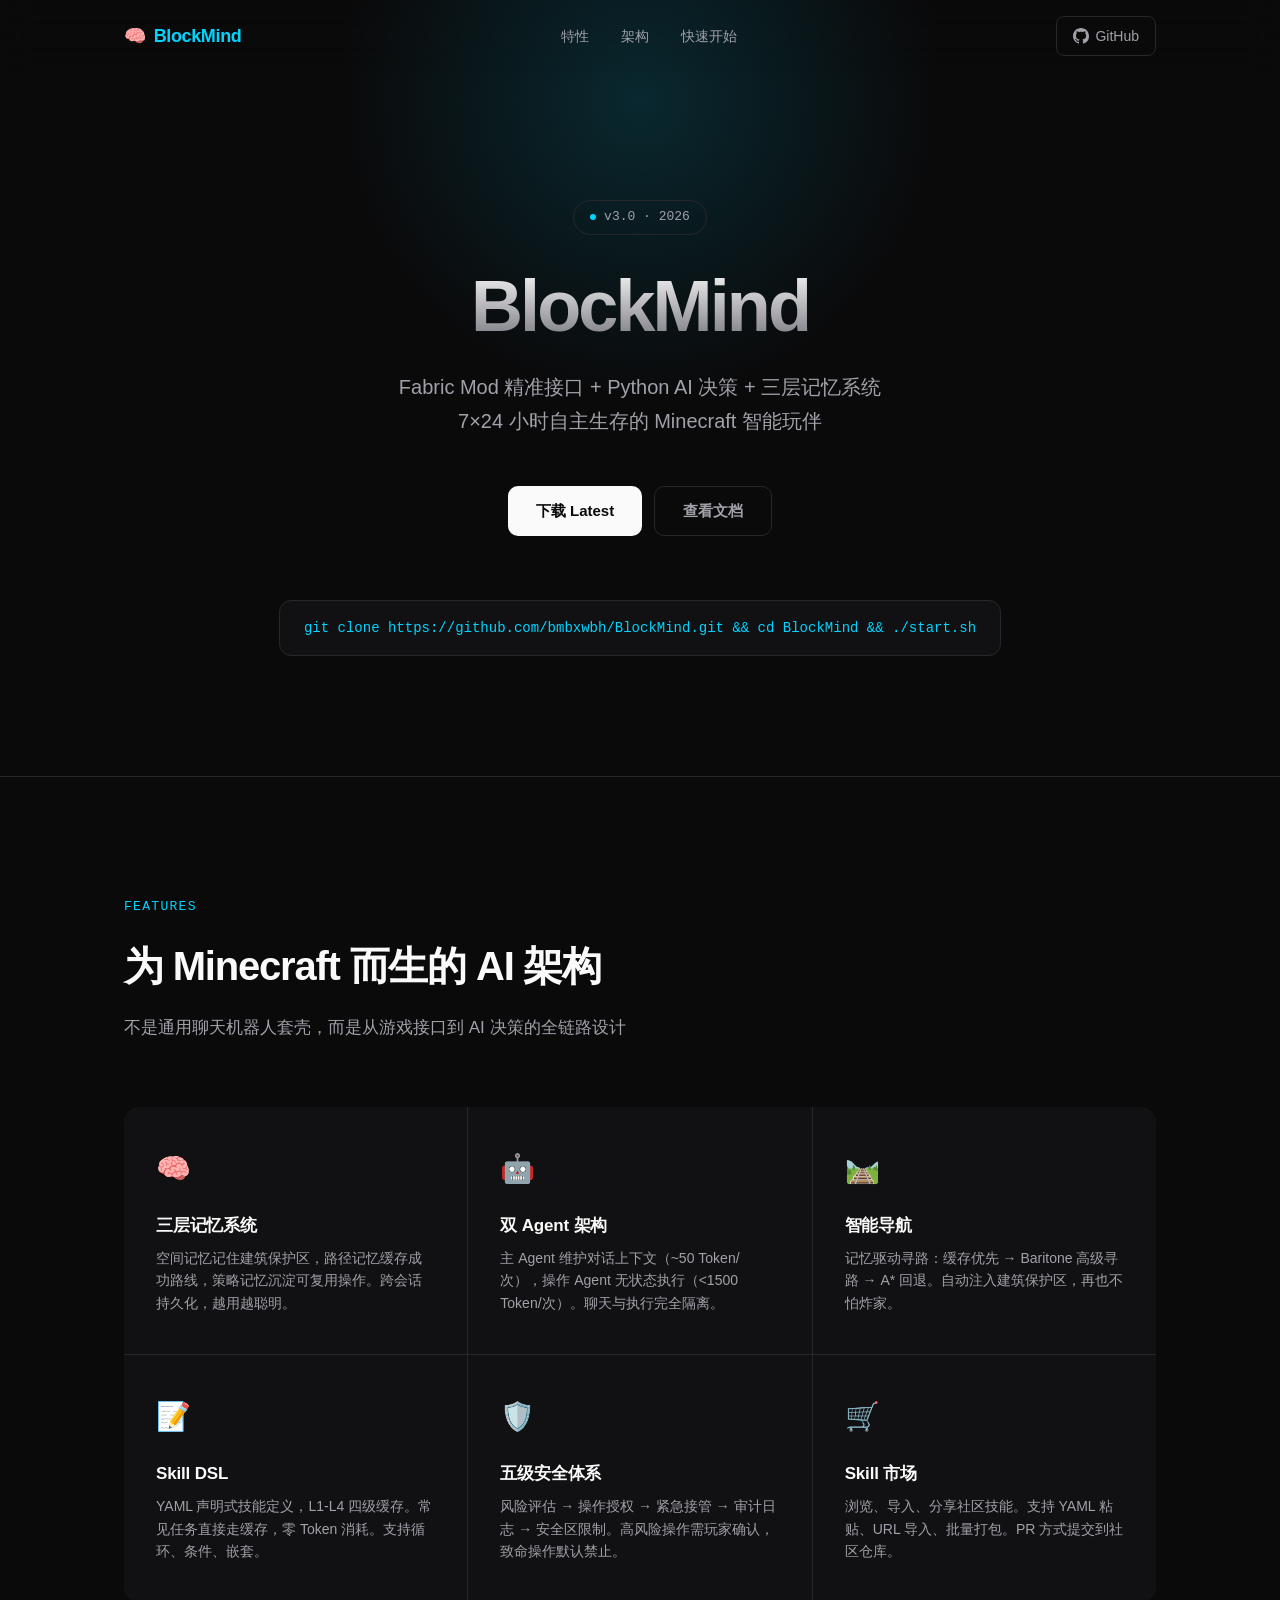
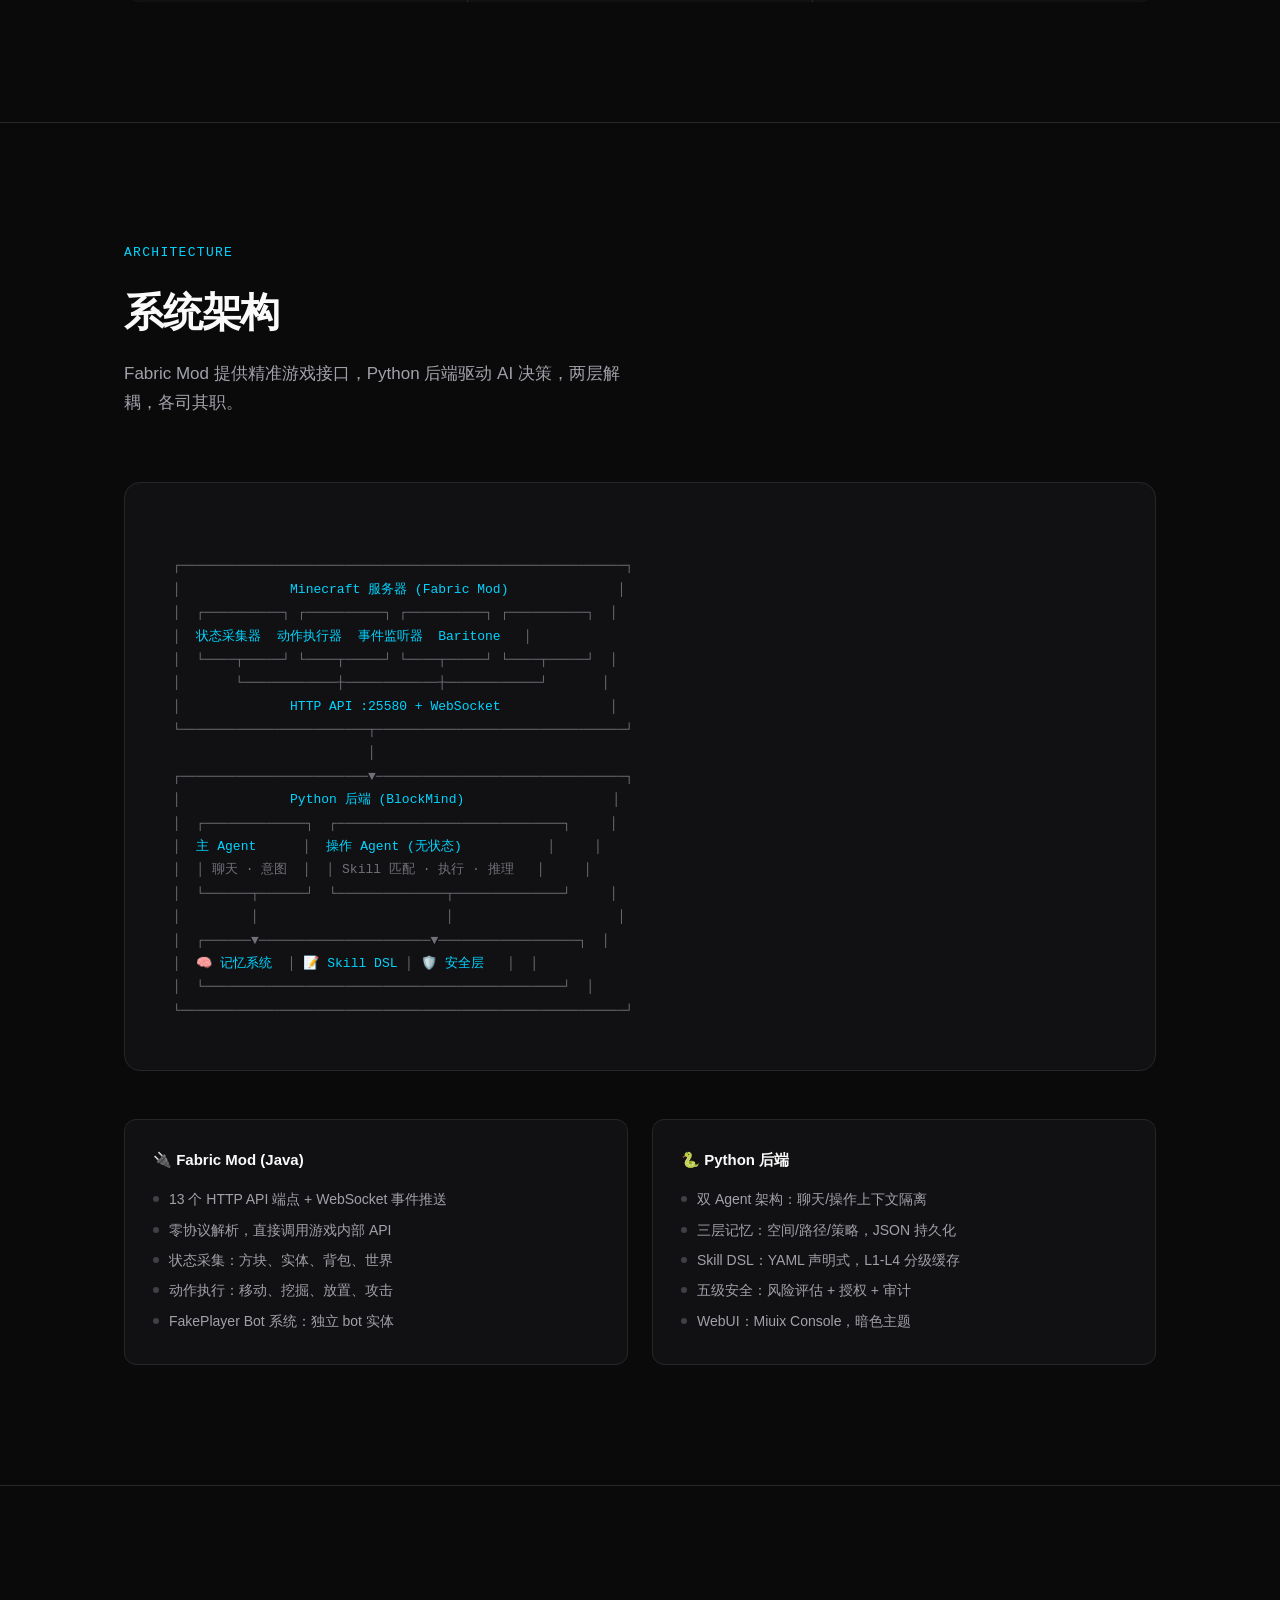
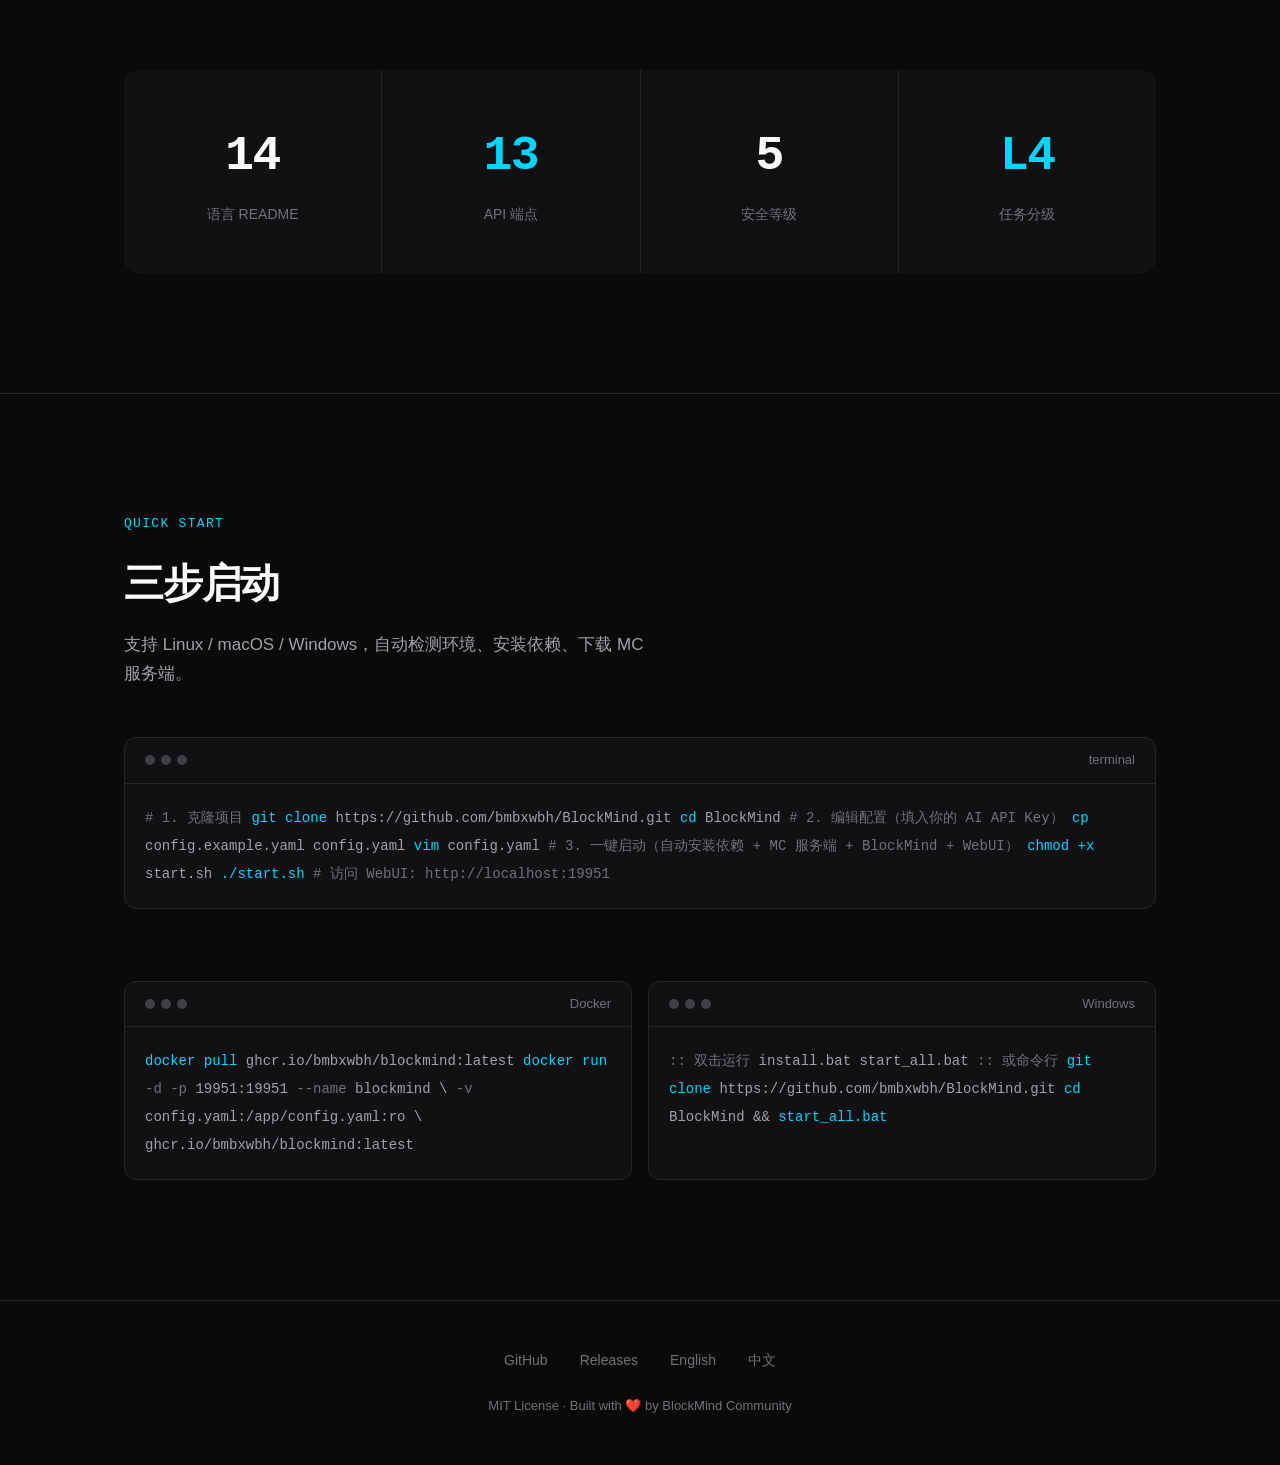
==== index.html @ c714d78a "feat: 项目介绍 Landing Page — 暗夜极简风格" ====
<!DOCTYPE html>
<html lang="zh-CN">
<head>
<meta charset="UTF-8">
<meta name="viewport" content="width=device-width,initial-scale=1">
<title>BlockMind — Minecraft 智能 AI 玩伴</title>
<meta name="description" content="Fabric Mod + AI 驱动 + 记忆系统，实现 7×24 小时自主生存的 Minecraft 智能玩伴">
<style>
*,*::before,*::after{margin:0;padding:0;box-sizing:border-box}
:root{
  --bg:#0A0A0B;--bg2:#111113;--bg3:#18181B;
  --border:#27272A;--border2:#3F3F46;
  --text:#FAFAFA;--text2:#A1A1AA;--text3:#71717A;
  --accent:#00D4FF;--accent2:#00A3CC;
  --glow:rgba(0,212,255,0.08);--glow2:rgba(0,212,255,0.15);
  --mono:'SF Mono','Cascadia Code','Fira Code',ui-monospace,monospace;
  --sans:-apple-system,BlinkMacSystemFont,'Segoe UI','Noto Sans SC',sans-serif;
}
html{scroll-behavior:smooth;background:var(--bg);color:var(--text);font-family:var(--sans);font-size:16px;line-height:1.6;-webkit-font-smoothing:antialiased}
::selection{background:var(--accent);color:var(--bg)}
a{color:var(--accent);text-decoration:none;transition:opacity .2s}
a:hover{opacity:.8}

/* ── Layout ── */
.container{max-width:1080px;margin:0 auto;padding:0 24px}
section{padding:120px 0}
@media(max-width:768px){section{padding:80px 0}.container{padding:0 20px}}

/* ── Nav ── */
nav{position:fixed;top:0;left:0;right:0;z-index:100;padding:16px 0;backdrop-filter:blur(16px);-webkit-backdrop-filter:blur(16px);border-bottom:1px solid transparent;transition:border-color .3s}
nav.scrolled{border-color:var(--border)}
nav .container{display:flex;align-items:center;justify-content:space-between}
.nav-logo{font-size:18px;font-weight:700;letter-spacing:-.02em;display:flex;align-items:center;gap:8px}
.nav-logo span{color:var(--accent)}
.nav-links{display:flex;gap:32px;font-size:14px;color:var(--text2)}
.nav-links a{color:var(--text2);transition:color .2s}
.nav-links a:hover{color:var(--text);opacity:1}
.nav-github{display:flex;align-items:center;gap:6px;color:var(--text2);font-size:14px;padding:8px 16px;border:1px solid var(--border);border-radius:8px;transition:all .2s}
.nav-github:hover{border-color:var(--border2);color:var(--text);opacity:1}
@media(max-width:640px){.nav-links{display:none}}

/* ── Hero ── */
.hero{padding:200px 0 120px;text-align:center;position:relative;overflow:hidden}
.hero::before{content:'';position:absolute;top:-200px;left:50%;transform:translateX(-50%);width:600px;height:600px;background:radial-gradient(circle,var(--glow2) 0%,transparent 70%);pointer-events:none}
.hero-badge{display:inline-block;padding:6px 16px;border:1px solid var(--border);border-radius:100px;font-size:13px;color:var(--text2);margin-bottom:32px;font-family:var(--mono)}
.hero-badge .dot{display:inline-block;width:6px;height:6px;border-radius:50%;background:var(--accent);margin-right:8px;animation:pulse 2s infinite}
@keyframes pulse{0%,100%{opacity:1}50%{opacity:.4}}
.hero h1{font-size:clamp(40px,8vw,72px);font-weight:800;letter-spacing:-.04em;line-height:1.1;margin-bottom:24px;background:linear-gradient(180deg,var(--text) 0%,var(--text3) 100%);-webkit-background-clip:text;-webkit-text-fill-color:transparent;background-clip:text}
.hero p{font-size:clamp(16px,2.5vw,20px);color:var(--text2);max-width:560px;margin:0 auto 48px;line-height:1.7}
.hero-actions{display:flex;gap:12px;justify-content:center;flex-wrap:wrap}
.btn{display:inline-flex;align-items:center;gap:8px;padding:12px 28px;border-radius:10px;font-size:15px;font-weight:600;cursor:pointer;transition:all .2s;border:none;font-family:var(--sans)}
.btn-primary{background:var(--text);color:var(--bg)}
.btn-primary:hover{opacity:.9;transform:translateY(-1px)}
.btn-ghost{background:transparent;color:var(--text2);border:1px solid var(--border)}
.btn-ghost:hover{border-color:var(--border2);color:var(--text);opacity:1}
.hero-code{margin-top:64px;padding:16px 24px;background:var(--bg2);border:1px solid var(--border);border-radius:12px;display:inline-block;font-family:var(--mono);font-size:14px;color:var(--text2);cursor:pointer;transition:all .2s;position:relative}
.hero-code:hover{border-color:var(--border2)}
.hero-code .copy-hint{position:absolute;right:12px;top:50%;transform:translateY(-50%);font-size:11px;color:var(--text3);opacity:0;transition:opacity .2s}
.hero-code:hover .copy-hint{opacity:1}
.hero-code code{color:var(--accent)}
@media(max-width:768px){.hero{padding:160px 0 80px}}

/* ── Features ── */
.features{border-top:1px solid var(--border)}
.section-label{font-size:13px;font-family:var(--mono);color:var(--accent);text-transform:uppercase;letter-spacing:.1em;margin-bottom:16px}
.section-title{font-size:clamp(28px,4vw,40px);font-weight:700;letter-spacing:-.03em;margin-bottom:16px}
.section-desc{font-size:17px;color:var(--text2);max-width:520px;line-height:1.7}
.feature-grid{display:grid;grid-template-columns:repeat(3,1fr);gap:1px;background:var(--border);border-radius:16px;overflow:hidden;margin-top:64px}
.feature-card{background:var(--bg2);padding:40px 32px;transition:background .3s}
.feature-card:hover{background:var(--bg3)}
.feature-icon{font-size:28px;margin-bottom:20px;display:block}
.feature-card h3{font-size:17px;font-weight:600;margin-bottom:8px;letter-spacing:-.01em}
.feature-card p{font-size:14px;color:var(--text2);line-height:1.6}
@media(max-width:768px){.feature-grid{grid-template-columns:1fr}.feature-card{padding:28px 24px}}

/* ── Architecture ── */
.arch{border-top:1px solid var(--border)}
.arch-diagram{margin-top:64px;padding:48px;background:var(--bg2);border:1px solid var(--border);border-radius:16px;font-family:var(--mono);font-size:13px;line-height:1.8;color:var(--text2);overflow-x:auto;white-space:pre;position:relative}
.arch-diagram .hl{color:var(--accent)}
.arch-diagram .dim{color:var(--text3)}
.arch-layers{display:grid;grid-template-columns:1fr 1fr;gap:24px;margin-top:48px}
.arch-layer{padding:28px;background:var(--bg2);border:1px solid var(--border);border-radius:12px;transition:border-color .3s}
.arch-layer:hover{border-color:var(--border2)}
.arch-layer h4{font-size:15px;font-weight:600;margin-bottom:12px;display:flex;align-items:center;gap:8px}
.arch-layer ul{list-style:none;font-size:14px;color:var(--text2)}
.arch-layer li{padding:4px 0;padding-left:16px;position:relative}
.arch-layer li::before{content:'';position:absolute;left:0;top:12px;width:6px;height:6px;border-radius:50%;background:var(--border2)}
@media(max-width:768px){.arch-layers{grid-template-columns:1fr}}

/* ── Stats ── */
.stats{border-top:1px solid var(--border)}
.stat-grid{display:grid;grid-template-columns:repeat(4,1fr);gap:1px;background:var(--border);border-radius:16px;overflow:hidden;margin-top:64px}
.stat-item{background:var(--bg2);padding:48px 32px;text-align:center}
.stat-value{font-size:clamp(32px,5vw,48px);font-weight:800;letter-spacing:-.03em;font-family:var(--mono)}
.stat-value .accent{color:var(--accent)}
.stat-label{font-size:14px;color:var(--text3);margin-top:8px}
@media(max-width:768px){.stat-grid{grid-template-columns:1fr 1fr}.stat-item{padding:32px 20px}}

/* ── Quick Start ── */
.quickstart{border-top:1px solid var(--border)}
.code-block{margin-top:48px;background:var(--bg2);border:1px solid var(--border);border-radius:12px;overflow:hidden}
.code-header{display:flex;align-items:center;justify-content:space-between;padding:12px 20px;border-bottom:1px solid var(--border);font-size:13px;color:var(--text3)}
.code-dots{display:flex;gap:6px}
.code-dots span{width:10px;height:10px;border-radius:50%;background:var(--border2)}
.code-body{padding:20px;font-family:var(--mono);font-size:14px;line-height:2;color:var(--text2);overflow-x:auto}
.code-body .comment{color:var(--text3)}
.code-body .cmd{color:var(--accent)}
.code-body .flag{color:var(--text3)}

/* ── Footer ── */
footer{border-top:1px solid var(--border);padding:48px 0;text-align:center}
.footer-links{display:flex;justify-content:center;gap:32px;margin-bottom:24px;font-size:14px}
.footer-links a{color:var(--text3)}
.footer-links a:hover{color:var(--text)}
.footer-copy{font-size:13px;color:var(--text3)}

/* ── Animations ── */
.fade-in{opacity:0;transform:translateY(20px);transition:opacity .6s ease,transform .6s ease}
.fade-in.visible{opacity:1;transform:translateY(0)}
.fade-in-delay-1{transition-delay:.1s}
.fade-in-delay-2{transition-delay:.2s}
.fade-in-delay-3{transition-delay:.3s}
</style>
</head>
<body>

<!-- Nav -->
<nav id="nav">
<div class="container">
  <div class="nav-logo">🧠 <span>BlockMind</span></div>
  <div class="nav-links">
    <a href="#features">特性</a>
    <a href="#arch">架构</a>
    <a href="#quickstart">快速开始</a>
  </div>
  <a class="nav-github" href="https://github.com/bmbxwbh/BlockMind" target="_blank">
    <svg width="16" height="16" viewBox="0 0 16 16" fill="currentColor"><path d="M8 0C3.58 0 0 3.58 0 8c0 3.54 2.29 6.53 5.47 7.59.4.07.55-.17.55-.38 0-.19-.01-.82-.01-1.49-2.01.37-2.53-.49-2.69-.94-.09-.23-.48-.94-.82-1.13-.28-.15-.68-.52-.01-.53.63-.01 1.08.58 1.23.82.72 1.21 1.87.87 2.33.66.07-.52.28-.87.51-1.07-1.78-.2-3.64-.89-3.64-3.95 0-.87.31-1.59.82-2.15-.08-.2-.36-1.02.08-2.12 0 0 .67-.21 2.2.82.64-.18 1.32-.27 2-.27.68 0 1.36.09 2 .27 1.53-1.04 2.2-.82 2.2-.82.44 1.1.16 1.92.08 2.12.51.56.82 1.27.82 2.15 0 3.07-1.87 3.75-3.65 3.95.29.25.54.73.54 1.48 0 1.07-.01 1.93-.01 2.2 0 .21.15.46.55.38A8.013 8.013 0 0016 8c0-4.42-3.58-8-8-8z"/></svg>
    GitHub
  </a>
</div>
</nav>

<!-- Hero -->
<section class="hero">
<div class="container">
  <div class="fade-in">
    <div class="hero-badge"><span class="dot"></span>v3.0 · 2026</div>
    <h1>BlockMind</h1>
    <p>Fabric Mod 精准接口 + Python AI 决策 + 三层记忆系统<br>7×24 小时自主生存的 Minecraft 智能玩伴</p>
    <div class="hero-actions">
      <a class="btn btn-primary" href="https://github.com/bmbxwbh/BlockMind/releases/latest" target="_blank">下载 Latest</a>
      <a class="btn btn-ghost" href="https://github.com/bmbxwbh/BlockMind" target="_blank">查看文档</a>
    </div>
  </div>
  <div class="hero-code fade-in fade-in-delay-2" onclick="copyInstall(this)">
    <code>git clone https://github.com/bmbxwbh/BlockMind.git && cd BlockMind && ./start.sh</code>
    <span class="copy-hint">点击复制</span>
  </div>
</div>
</section>

<!-- Features -->
<section class="features" id="features">
<div class="container">
  <div class="fade-in">
    <div class="section-label">Features</div>
    <div class="section-title">为 Minecraft 而生的 AI 架构</div>
    <div class="section-desc">不是通用聊天机器人套壳，而是从游戏接口到 AI 决策的全链路设计</div>
  </div>
  <div class="feature-grid">
    <div class="feature-card fade-in">
      <span class="feature-icon">🧠</span>
      <h3>三层记忆系统</h3>
      <p>空间记忆记住建筑保护区，路径记忆缓存成功路线，策略记忆沉淀可复用操作。跨会话持久化，越用越聪明。</p>
    </div>
    <div class="feature-card fade-in fade-in-delay-1">
      <span class="feature-icon">🤖</span>
      <h3>双 Agent 架构</h3>
      <p>主 Agent 维护对话上下文（~50 Token/次），操作 Agent 无状态执行（&lt;1500 Token/次）。聊天与执行完全隔离。</p>
    </div>
    <div class="feature-card fade-in fade-in-delay-2">
      <span class="feature-icon">🛤️</span>
      <h3>智能导航</h3>
      <p>记忆驱动寻路：缓存优先 → Baritone 高级寻路 → A* 回退。自动注入建筑保护区，再也不怕炸家。</p>
    </div>
    <div class="feature-card fade-in">
      <span class="feature-icon">📝</span>
      <h3>Skill DSL</h3>
      <p>YAML 声明式技能定义，L1-L4 四级缓存。常见任务直接走缓存，零 Token 消耗。支持循环、条件、嵌套。</p>
    </div>
    <div class="feature-card fade-in fade-in-delay-1">
      <span class="feature-icon">🛡️</span>
      <h3>五级安全体系</h3>
      <p>风险评估 → 操作授权 → 紧急接管 → 审计日志 → 安全区限制。高风险操作需玩家确认，致命操作默认禁止。</p>
    </div>
    <div class="feature-card fade-in fade-in-delay-2">
      <span class="feature-icon">🛒</span>
      <h3>Skill 市场</h3>
      <p>浏览、导入、分享社区技能。支持 YAML 粘贴、URL 导入、批量打包。PR 方式提交到社区仓库。</p>
    </div>
  </div>
</div>
</section>

<!-- Architecture -->
<section class="arch" id="arch">
<div class="container">
  <div class="fade-in">
    <div class="section-label">Architecture</div>
    <div class="section-title">系统架构</div>
    <div class="section-desc">Fabric Mod 提供精准游戏接口，Python 后端驱动 AI 决策，两层解耦，各司其职。</div>
  </div>
  <div class="arch-diagram fade-in">
<span class="dim">┌─────────────────────────────────────────────────────────┐</span>
<span class="dim">│</span>              <span class="hl">Minecraft 服务器 (Fabric Mod)</span>              <span class="dim">│</span>
<span class="dim">│</span>  <span class="dim">┌──────────┐ ┌──────────┐ ┌──────────┐ ┌──────────┐</span>  <span class="dim">│</span>
<span class="dim">│</span>  <span class="hl">状态采集器</span>  <span class="hl">动作执行器</span>  <span class="hl">事件监听器</span>  <span class="hl">Baritone</span>   <span class="dim">│</span>
<span class="dim">│</span>  <span class="dim">└────┬─────┘ └────┬─────┘ └────┬─────┘ └────┬─────┘</span>  <span class="dim">│</span>
<span class="dim">│</span>       <span class="dim">└────────────┼────────────┼────────────┘</span>       <span class="dim">│</span>
<span class="dim">│</span>              <span class="hl">HTTP API :25580 + WebSocket</span>              <span class="dim">│</span>
<span class="dim">└────────────────────────┬────────────────────────────────┘</span>
                         <span class="dim">│</span>
<span class="dim">┌────────────────────────▼────────────────────────────────┐</span>
<span class="dim">│</span>              <span class="hl">Python 后端 (BlockMind)</span>                   <span class="dim">│</span>
<span class="dim">│</span>  <span class="dim">┌─────────────┐  ┌─────────────────────────────┐</span>     <span class="dim">│</span>
<span class="dim">│</span>  <span class="hl">主 Agent</span>      <span class="dim">│</span>  <span class="hl">操作 Agent (无状态)</span>           <span class="dim">│</span>     <span class="dim">│</span>
<span class="dim">│</span>  <span class="dim">│ 聊天 · 意图  │</span>  <span class="dim">│ Skill 匹配 · 执行 · 推理   │</span>     <span class="dim">│</span>
<span class="dim">│</span>  <span class="dim">└──────┬──────┘</span>  <span class="dim">└──────────────┬──────────────┘</span>     <span class="dim">│</span>
<span class="dim">│</span>         <span class="dim">│</span>                        <span class="dim">│</span>                     <span class="dim">│</span>
<span class="dim">│</span>  <span class="dim">┌──────▼──────────────────────▼──────────────────┐</span>  <span class="dim">│</span>
<span class="dim">│</span>  <span class="hl">🧠 记忆系统</span>  <span class="dim">│</span> <span class="hl">📝 Skill DSL</span> <span class="dim">│</span> <span class="hl">🛡️ 安全层</span>   <span class="dim">│</span>  <span class="dim">│</span>
<span class="dim">│</span>  <span class="dim">└──────────────────────────────────────────────┘</span>  <span class="dim">│</span>
<span class="dim">└─────────────────────────────────────────────────────────┘</span></div>
  <div class="arch-layers">
    <div class="arch-layer fade-in">
      <h4>🔌 Fabric Mod (Java)</h4>
      <ul>
        <li>13 个 HTTP API 端点 + WebSocket 事件推送</li>
        <li>零协议解析，直接调用游戏内部 API</li>
        <li>状态采集：方块、实体、背包、世界</li>
        <li>动作执行：移动、挖掘、放置、攻击</li>
        <li>FakePlayer Bot 系统：独立 bot 实体</li>
      </ul>
    </div>
    <div class="arch-layer fade-in fade-in-delay-1">
      <h4>🐍 Python 后端</h4>
      <ul>
        <li>双 Agent 架构：聊天/操作上下文隔离</li>
        <li>三层记忆：空间/路径/策略，JSON 持久化</li>
        <li>Skill DSL：YAML 声明式，L1-L4 分级缓存</li>
        <li>五级安全：风险评估 + 授权 + 审计</li>
        <li>WebUI：Miuix Console，暗色主题</li>
      </ul>
    </div>
  </div>
</div>
</section>

<!-- Stats -->
<section class="stats">
<div class="container">
  <div class="stat-grid">
    <div class="stat-item fade-in">
      <div class="stat-value">14</div>
      <div class="stat-label">语言 README</div>
    </div>
    <div class="stat-item fade-in fade-in-delay-1">
      <div class="stat-value"><span class="accent">13</span></div>
      <div class="stat-label">API 端点</div>
    </div>
    <div class="stat-item fade-in fade-in-delay-2">
      <div class="stat-value">5</div>
      <div class="stat-label">安全等级</div>
    </div>
    <div class="stat-item fade-in fade-in-delay-3">
      <div class="stat-value"><span class="accent">L4</span></div>
      <div class="stat-label">任务分级</div>
    </div>
  </div>
</div>
</section>

<!-- Quick Start -->
<section class="quickstart" id="quickstart">
<div class="container">
  <div class="fade-in">
    <div class="section-label">Quick Start</div>
    <div class="section-title">三步启动</div>
    <div class="section-desc">支持 Linux / macOS / Windows，自动检测环境、安装依赖、下载 MC 服务端。</div>
  </div>
  <div class="code-block fade-in">
    <div class="code-header">
      <div class="code-dots"><span></span><span></span><span></span></div>
      <span>terminal</span>
    </div>
    <div class="code-body"><span class="comment"># 1. 克隆项目</span>
<span class="cmd">git clone</span> https://github.com/bmbxwbh/BlockMind.git
<span class="cmd">cd</span> BlockMind

<span class="comment"># 2. 编辑配置（填入你的 AI API Key）</span>
<span class="cmd">cp</span> config.example.yaml config.yaml
<span class="cmd">vim</span> config.yaml

<span class="comment"># 3. 一键启动（自动安装依赖 + MC 服务端 + BlockMind + WebUI）</span>
<span class="cmd">chmod +x</span> start.sh
<span class="cmd">./start.sh</span>

<span class="comment"># 访问 WebUI: http://localhost:19951</span></div>
  </div>
  <div style="display:grid;grid-template-columns:1fr 1fr;gap:16px;margin-top:24px" class="fade-in fade-in-delay-1">
    <div class="code-block">
      <div class="code-header"><div class="code-dots"><span></span><span></span><span></span></div><span>Docker</span></div>
      <div class="code-body"><span class="cmd">docker pull</span> ghcr.io/bmbxwbh/blockmind:latest
<span class="cmd">docker run</span> <span class="flag">-d -p</span> 19951:19951 <span class="flag">--name</span> blockmind \
  <span class="flag">-v</span> config.yaml:/app/config.yaml:ro \
  ghcr.io/bmbxwbh/blockmind:latest</div>
    </div>
    <div class="code-block">
      <div class="code-header"><div class="code-dots"><span></span><span></span><span></span></div><span>Windows</span></div>
      <div class="code-body"><span class="comment">:: 双击运行</span>
install.bat
start_all.bat

<span class="comment">:: 或命令行</span>
<span class="cmd">git clone</span> https://github.com/bmbxwbh/BlockMind.git
<span class="cmd">cd</span> BlockMind && <span class="cmd">start_all.bat</span></div>
    </div>
  </div>
</div>
</section>

<!-- Footer -->
<footer>
<div class="container">
  <div class="footer-links">
    <a href="https://github.com/bmbxwbh/BlockMind" target="_blank">GitHub</a>
    <a href="https://github.com/bmbxwbh/BlockMind/releases" target="_blank">Releases</a>
    <a href="https://github.com/bmbxwbh/BlockMind/blob/main/README-en.md" target="_blank">English</a>
    <a href="https://github.com/bmbxwbh/BlockMind/blob/main/README.md" target="_blank">中文</a>
  </div>
  <div class="footer-copy">MIT License · Built with ❤️ by BlockMind Community</div>
</div>
</footer>

<script>
// Nav scroll effect
const nav = document.getElementById('nav');
window.addEventListener('scroll', () => {
  nav.classList.toggle('scrolled', window.scrollY > 20);
});

// Fade in on scroll
const observer = new IntersectionObserver((entries) => {
  entries.forEach(e => { if (e.isIntersecting) { e.target.classList.add('visible'); observer.unobserve(e.target); }});
}, { threshold: 0.1, rootMargin: '0px 0px -40px 0px' });
document.querySelectorAll('.fade-in').forEach(el => observer.observe(el));

// Copy install command
function copyInstall(el) {
  const cmd = el.querySelector('code').textContent;
  navigator.clipboard.writeText(cmd).then(() => {
    const hint = el.querySelector('.copy-hint');
    hint.textContent = '已复制 ✓';
    setTimeout(() => { hint.textContent = '点击复制'; }, 2000);
  });
}
</script>
</body>
</html>
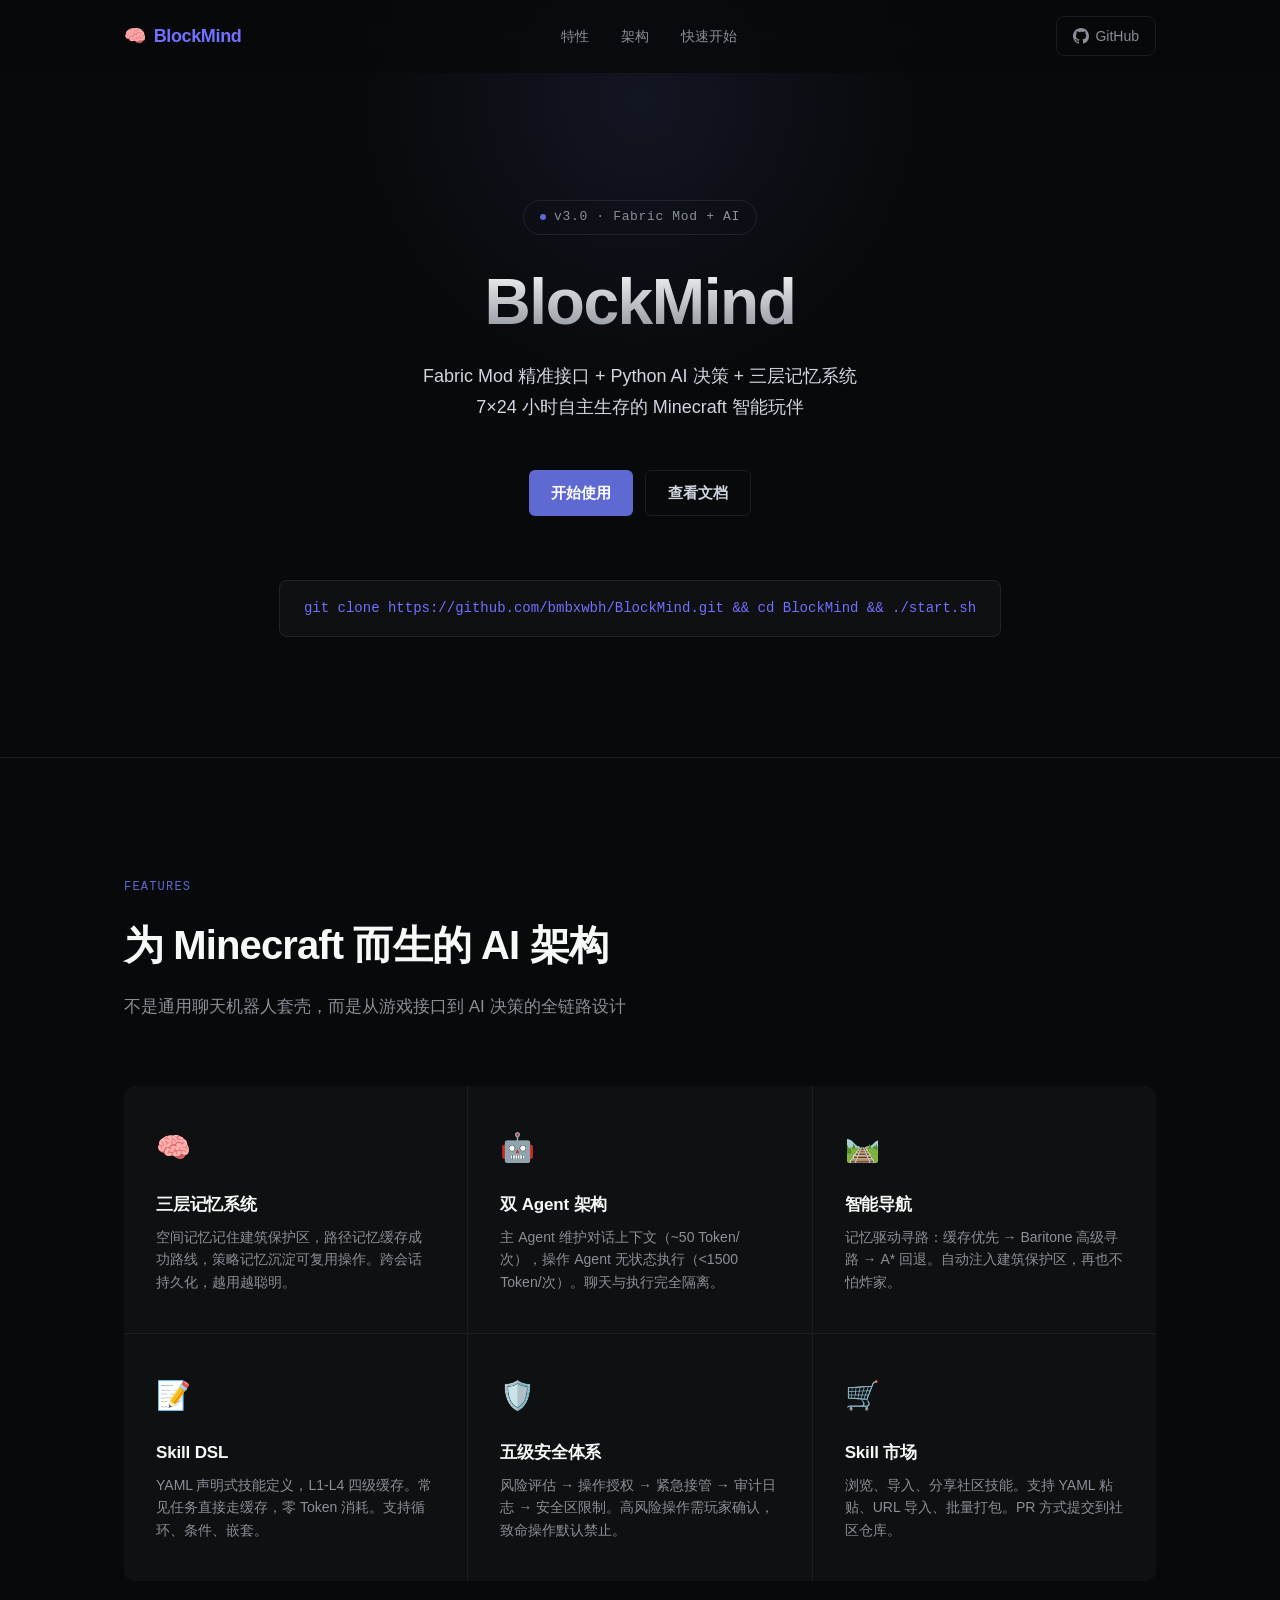
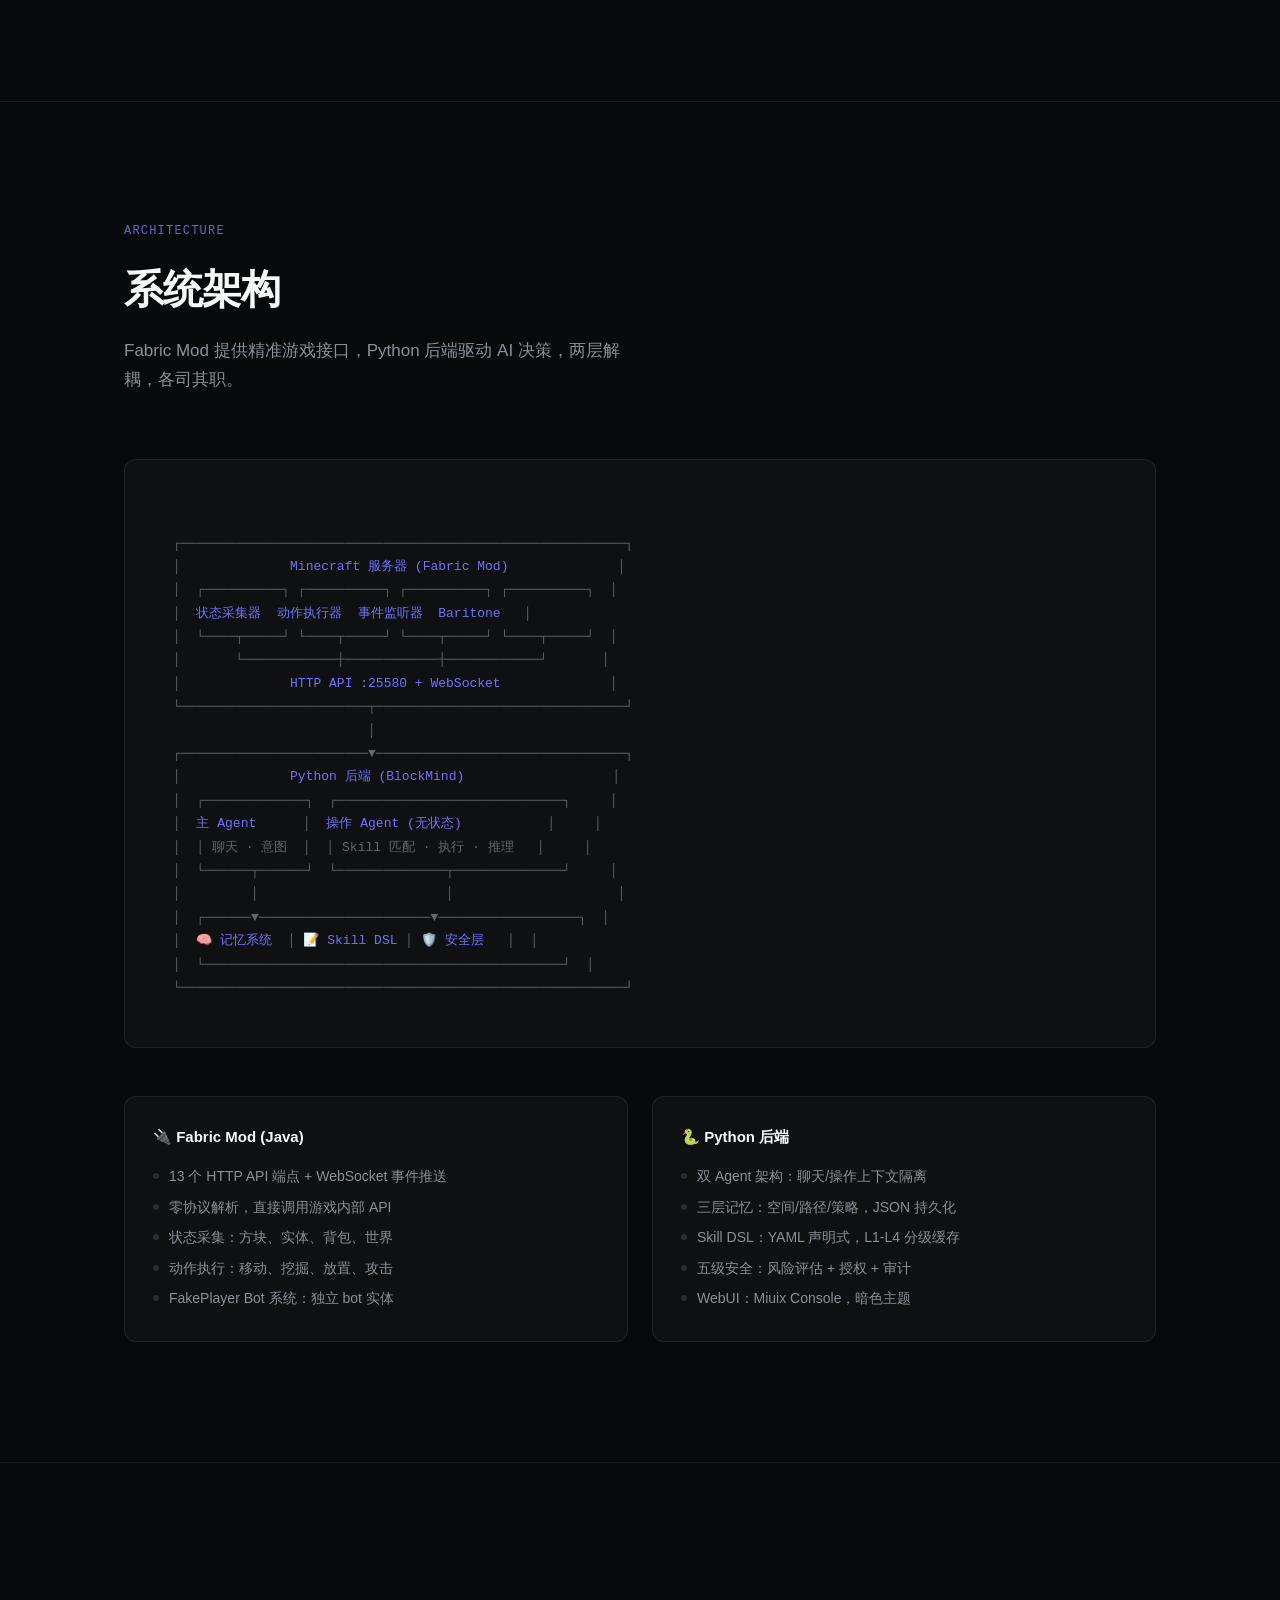
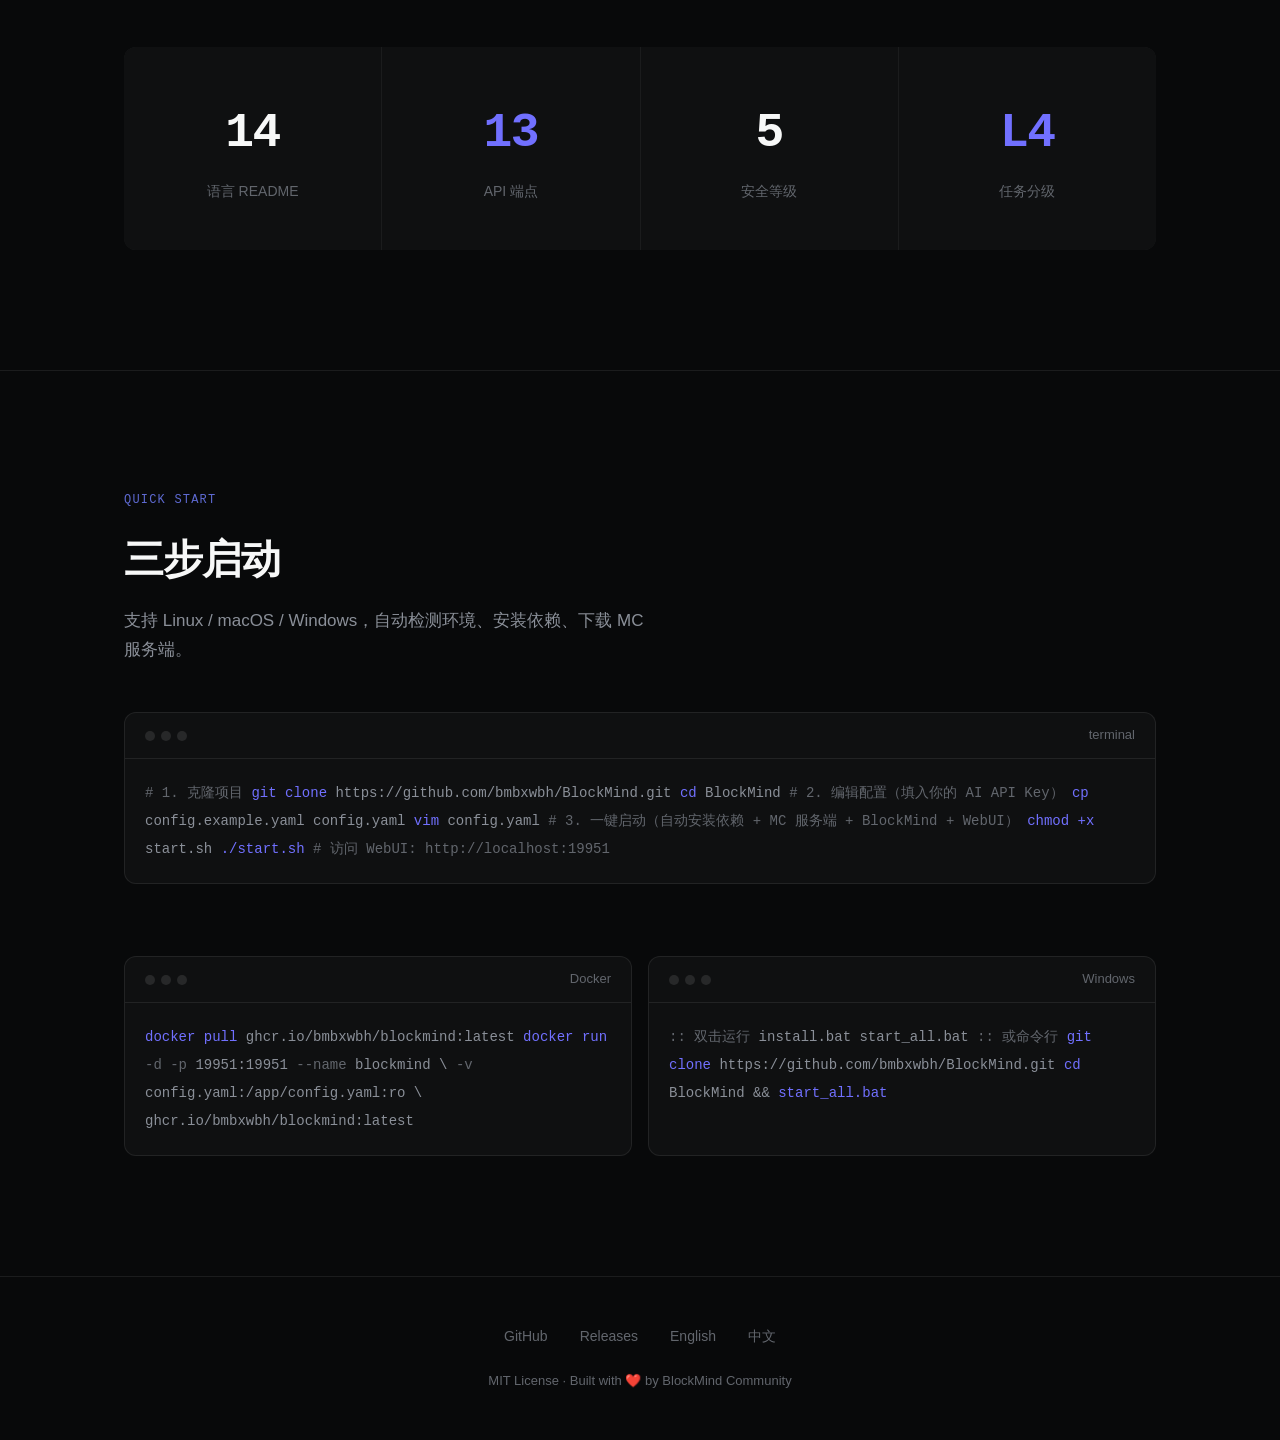
==== commit a654530c: "fix: Landing Page 对齐设计文档 — 靛蓝紫配色 + MiSans + Linear 暗夜风格" ====
--- a/index.html
+++ b/index.html
@@ -8,18 +8,18 @@
 <style>
 *,*::before,*::after{margin:0;padding:0;box-sizing:border-box}
 :root{
-  --bg:#0A0A0B;--bg2:#111113;--bg3:#18181B;
-  --border:#27272A;--border2:#3F3F46;
-  --text:#FAFAFA;--text2:#A1A1AA;--text3:#71717A;
-  --accent:#00D4FF;--accent2:#00A3CC;
-  --glow:rgba(0,212,255,0.08);--glow2:rgba(0,212,255,0.15);
-  --mono:'SF Mono','Cascadia Code','Fira Code',ui-monospace,monospace;
-  --sans:-apple-system,BlinkMacSystemFont,'Segoe UI','Noto Sans SC',sans-serif;
+  --bg:#08090a;--bg2:#0f1011;--bg3:#191a1b;
+  --border:rgba(255,255,255,0.08);--border2:rgba(255,255,255,0.12);
+  --text:#f7f8f8;--text2:#d0d6e0;--text3:#8a8f98;--text4:#62666d;
+  --accent:#5e6ad2;--accent2:#7170ff;--accent3:#828fff;
+  --glow:rgba(94,106,210,0.06);--glow2:rgba(94,106,210,0.12);
+  --mono:'JetBrains Mono','SF Mono','Cascadia Code','Fira Code',ui-monospace,monospace;
+  --sans:'MiSans','Inter',-apple-system,BlinkMacSystemFont,'Segoe UI','Noto Sans SC',sans-serif;
 }
 html{scroll-behavior:smooth;background:var(--bg);color:var(--text);font-family:var(--sans);font-size:16px;line-height:1.6;-webkit-font-smoothing:antialiased}
 ::selection{background:var(--accent);color:var(--bg)}
-a{color:var(--accent);text-decoration:none;transition:opacity .2s}
-a:hover{opacity:.8}
+a{color:var(--accent2);text-decoration:none;transition:opacity .2s}
+a:hover{color:var(--accent3);opacity:1}
 
 /* ── Layout ── */
 .container{max-width:1080px;margin:0 auto;padding:0 24px}
@@ -27,92 +27,92 @@
 @media(max-width:768px){section{padding:80px 0}.container{padding:0 20px}}
 
 /* ── Nav ── */
-nav{position:fixed;top:0;left:0;right:0;z-index:100;padding:16px 0;backdrop-filter:blur(16px);-webkit-backdrop-filter:blur(16px);border-bottom:1px solid transparent;transition:border-color .3s}
+nav{position:fixed;top:0;left:0;right:0;z-index:100;padding:16px 0;backdrop-filter:blur(16px);-webkit-backdrop-filter:blur(16px);background:rgba(8,9,10,0.8);border-bottom:1px solid transparent;transition:border-color .3s}
 nav.scrolled{border-color:var(--border)}
 nav .container{display:flex;align-items:center;justify-content:space-between}
 .nav-logo{font-size:18px;font-weight:700;letter-spacing:-.02em;display:flex;align-items:center;gap:8px}
-.nav-logo span{color:var(--accent)}
-.nav-links{display:flex;gap:32px;font-size:14px;color:var(--text2)}
-.nav-links a{color:var(--text2);transition:color .2s}
-.nav-links a:hover{color:var(--text);opacity:1}
-.nav-github{display:flex;align-items:center;gap:6px;color:var(--text2);font-size:14px;padding:8px 16px;border:1px solid var(--border);border-radius:8px;transition:all .2s}
-.nav-github:hover{border-color:var(--border2);color:var(--text);opacity:1}
+.nav-logo span{color:var(--accent2)}
+.nav-links{display:flex;gap:32px;font-size:14px;color:var(--text3)}
+.nav-links a{color:var(--text3);transition:color .2s}
+.nav-links a:hover{color:var(--text)}
+.nav-github{display:flex;align-items:center;gap:6px;color:var(--text3);font-size:14px;padding:8px 16px;border:1px solid var(--border);border-radius:8px;transition:all .2s}
+.nav-github:hover{border-color:var(--border2);color:var(--text)}
 @media(max-width:640px){.nav-links{display:none}}
 
 /* ── Hero ── */
 .hero{padding:200px 0 120px;text-align:center;position:relative;overflow:hidden}
 .hero::before{content:'';position:absolute;top:-200px;left:50%;transform:translateX(-50%);width:600px;height:600px;background:radial-gradient(circle,var(--glow2) 0%,transparent 70%);pointer-events:none}
-.hero-badge{display:inline-block;padding:6px 16px;border:1px solid var(--border);border-radius:100px;font-size:13px;color:var(--text2);margin-bottom:32px;font-family:var(--mono)}
+.hero-badge{display:inline-block;padding:6px 16px;border:1px solid var(--border);border-radius:100px;font-size:13px;color:var(--text3);margin-bottom:32px;font-family:var(--mono);letter-spacing:.05em}
 .hero-badge .dot{display:inline-block;width:6px;height:6px;border-radius:50%;background:var(--accent);margin-right:8px;animation:pulse 2s infinite}
 @keyframes pulse{0%,100%{opacity:1}50%{opacity:.4}}
-.hero h1{font-size:clamp(40px,8vw,72px);font-weight:800;letter-spacing:-.04em;line-height:1.1;margin-bottom:24px;background:linear-gradient(180deg,var(--text) 0%,var(--text3) 100%);-webkit-background-clip:text;-webkit-text-fill-color:transparent;background-clip:text}
-.hero p{font-size:clamp(16px,2.5vw,20px);color:var(--text2);max-width:560px;margin:0 auto 48px;line-height:1.7}
+.hero h1{font-size:clamp(40px,8vw,64px);font-weight:700;letter-spacing:-.022em;line-height:1.1;margin-bottom:24px;background:linear-gradient(180deg,var(--text) 0%,var(--text3) 100%);-webkit-background-clip:text;-webkit-text-fill-color:transparent;background-clip:text}
+.hero p{font-size:clamp(16px,2.5vw,18px);color:var(--text2);max-width:560px;margin:0 auto 48px;line-height:1.7}
 .hero-actions{display:flex;gap:12px;justify-content:center;flex-wrap:wrap}
-.btn{display:inline-flex;align-items:center;gap:8px;padding:12px 28px;border-radius:10px;font-size:15px;font-weight:600;cursor:pointer;transition:all .2s;border:none;font-family:var(--sans)}
-.btn-primary{background:var(--text);color:var(--bg)}
-.btn-primary:hover{opacity:.9;transform:translateY(-1px)}
+.btn{display:inline-flex;align-items:center;gap:8px;padding:10px 22px;border-radius:6px;font-size:15px;font-weight:600;cursor:pointer;transition:all .2s;border:none;font-family:var(--sans)}
+.btn-primary{background:var(--accent);color:#fff}
+.btn-primary:hover{background:var(--accent2);transform:translateY(-1px)}
 .btn-ghost{background:transparent;color:var(--text2);border:1px solid var(--border)}
-.btn-ghost:hover{border-color:var(--border2);color:var(--text);opacity:1}
-.hero-code{margin-top:64px;padding:16px 24px;background:var(--bg2);border:1px solid var(--border);border-radius:12px;display:inline-block;font-family:var(--mono);font-size:14px;color:var(--text2);cursor:pointer;transition:all .2s;position:relative}
+.btn-ghost:hover{border-color:var(--border2);color:var(--text)}
+.hero-code{margin-top:64px;padding:16px 24px;background:var(--bg2);border:1px solid var(--border);border-radius:8px;display:inline-block;font-family:var(--mono);font-size:14px;color:var(--text3);cursor:pointer;transition:all .2s;position:relative}
 .hero-code:hover{border-color:var(--border2)}
-.hero-code .copy-hint{position:absolute;right:12px;top:50%;transform:translateY(-50%);font-size:11px;color:var(--text3);opacity:0;transition:opacity .2s}
+.hero-code .copy-hint{position:absolute;right:12px;top:50%;transform:translateY(-50%);font-size:11px;color:var(--text4);opacity:0;transition:opacity .2s}
 .hero-code:hover .copy-hint{opacity:1}
-.hero-code code{color:var(--accent)}
+.hero-code code{color:var(--accent2)}
 @media(max-width:768px){.hero{padding:160px 0 80px}}
 
 /* ── Features ── */
 .features{border-top:1px solid var(--border)}
-.section-label{font-size:13px;font-family:var(--mono);color:var(--accent);text-transform:uppercase;letter-spacing:.1em;margin-bottom:16px}
-.section-title{font-size:clamp(28px,4vw,40px);font-weight:700;letter-spacing:-.03em;margin-bottom:16px}
-.section-desc{font-size:17px;color:var(--text2);max-width:520px;line-height:1.7}
-.feature-grid{display:grid;grid-template-columns:repeat(3,1fr);gap:1px;background:var(--border);border-radius:16px;overflow:hidden;margin-top:64px}
-.feature-card{background:var(--bg2);padding:40px 32px;transition:background .3s}
-.feature-card:hover{background:var(--bg3)}
+.section-label{font-size:12px;font-family:var(--mono);color:var(--accent);text-transform:uppercase;letter-spacing:.1em;margin-bottom:16px;font-weight:500}
+.section-title{font-size:clamp(28px,4vw,40px);font-weight:700;letter-spacing:-.022em;margin-bottom:16px}
+.section-desc{font-size:17px;color:var(--text3);max-width:520px;line-height:1.7}
+.feature-grid{display:grid;grid-template-columns:repeat(3,1fr);gap:1px;background:var(--border);border-radius:12px;overflow:hidden;margin-top:64px}
+.feature-card{background:var(--bg2);padding:40px 32px;transition:background .2s}
+.feature-card:hover{background:rgba(255,255,255,0.04)}
 .feature-icon{font-size:28px;margin-bottom:20px;display:block}
 .feature-card h3{font-size:17px;font-weight:600;margin-bottom:8px;letter-spacing:-.01em}
-.feature-card p{font-size:14px;color:var(--text2);line-height:1.6}
+.feature-card p{font-size:14px;color:var(--text3);line-height:1.6}
 @media(max-width:768px){.feature-grid{grid-template-columns:1fr}.feature-card{padding:28px 24px}}
 
 /* ── Architecture ── */
 .arch{border-top:1px solid var(--border)}
-.arch-diagram{margin-top:64px;padding:48px;background:var(--bg2);border:1px solid var(--border);border-radius:16px;font-family:var(--mono);font-size:13px;line-height:1.8;color:var(--text2);overflow-x:auto;white-space:pre;position:relative}
-.arch-diagram .hl{color:var(--accent)}
-.arch-diagram .dim{color:var(--text3)}
+.arch-diagram{margin-top:64px;padding:48px;background:var(--bg2);border:1px solid var(--border);border-radius:12px;font-family:var(--mono);font-size:13px;line-height:1.8;color:var(--text3);overflow-x:auto;white-space:pre;position:relative}
+.arch-diagram .hl{color:var(--accent2)}
+.arch-diagram .dim{color:var(--text4)}
 .arch-layers{display:grid;grid-template-columns:1fr 1fr;gap:24px;margin-top:48px}
-.arch-layer{padding:28px;background:var(--bg2);border:1px solid var(--border);border-radius:12px;transition:border-color .3s}
+.arch-layer{padding:28px;background:var(--bg2);border:1px solid var(--border);border-radius:12px;transition:border-color .2s}
 .arch-layer:hover{border-color:var(--border2)}
 .arch-layer h4{font-size:15px;font-weight:600;margin-bottom:12px;display:flex;align-items:center;gap:8px}
-.arch-layer ul{list-style:none;font-size:14px;color:var(--text2)}
+.arch-layer ul{list-style:none;font-size:14px;color:var(--text3)}
 .arch-layer li{padding:4px 0;padding-left:16px;position:relative}
 .arch-layer li::before{content:'';position:absolute;left:0;top:12px;width:6px;height:6px;border-radius:50%;background:var(--border2)}
 @media(max-width:768px){.arch-layers{grid-template-columns:1fr}}
 
 /* ── Stats ── */
 .stats{border-top:1px solid var(--border)}
-.stat-grid{display:grid;grid-template-columns:repeat(4,1fr);gap:1px;background:var(--border);border-radius:16px;overflow:hidden;margin-top:64px}
+.stat-grid{display:grid;grid-template-columns:repeat(4,1fr);gap:1px;background:var(--border);border-radius:12px;overflow:hidden;margin-top:64px}
 .stat-item{background:var(--bg2);padding:48px 32px;text-align:center}
 .stat-value{font-size:clamp(32px,5vw,48px);font-weight:800;letter-spacing:-.03em;font-family:var(--mono)}
-.stat-value .accent{color:var(--accent)}
-.stat-label{font-size:14px;color:var(--text3);margin-top:8px}
+.stat-value .accent{color:var(--accent2)}
+.stat-label{font-size:14px;color:var(--text4);margin-top:8px}
 @media(max-width:768px){.stat-grid{grid-template-columns:1fr 1fr}.stat-item{padding:32px 20px}}
 
 /* ── Quick Start ── */
 .quickstart{border-top:1px solid var(--border)}
 .code-block{margin-top:48px;background:var(--bg2);border:1px solid var(--border);border-radius:12px;overflow:hidden}
-.code-header{display:flex;align-items:center;justify-content:space-between;padding:12px 20px;border-bottom:1px solid var(--border);font-size:13px;color:var(--text3)}
+.code-header{display:flex;align-items:center;justify-content:space-between;padding:12px 20px;border-bottom:1px solid var(--border);font-size:13px;color:var(--text4)}
 .code-dots{display:flex;gap:6px}
-.code-dots span{width:10px;height:10px;border-radius:50%;background:var(--border2)}
-.code-body{padding:20px;font-family:var(--mono);font-size:14px;line-height:2;color:var(--text2);overflow-x:auto}
-.code-body .comment{color:var(--text3)}
-.code-body .cmd{color:var(--accent)}
-.code-body .flag{color:var(--text3)}
+.code-dots span{width:10px;height:10px;border-radius:50%;background:rgba(255,255,255,0.1)}
+.code-body{padding:20px;font-family:var(--mono);font-size:14px;line-height:2;color:var(--text3);overflow-x:auto}
+.code-body .comment{color:var(--text4)}
+.code-body .cmd{color:var(--accent2)}
+.code-body .flag{color:var(--text4)}
 
 /* ── Footer ── */
 footer{border-top:1px solid var(--border);padding:48px 0;text-align:center}
 .footer-links{display:flex;justify-content:center;gap:32px;margin-bottom:24px;font-size:14px}
-.footer-links a{color:var(--text3)}
+.footer-links a{color:var(--text4)}
 .footer-links a:hover{color:var(--text)}
-.footer-copy{font-size:13px;color:var(--text3)}
+.footer-copy{font-size:13px;color:var(--text4)}
 
 /* ── Animations ── */
 .fade-in{opacity:0;transform:translateY(20px);transition:opacity .6s ease,transform .6s ease}
@@ -144,11 +144,11 @@
 <section class="hero">
 <div class="container">
   <div class="fade-in">
-    <div class="hero-badge"><span class="dot"></span>v3.0 · 2026</div>
+    <div class="hero-badge"><span class="dot"></span>v3.0 · Fabric Mod + AI</div>
     <h1>BlockMind</h1>
     <p>Fabric Mod 精准接口 + Python AI 决策 + 三层记忆系统<br>7×24 小时自主生存的 Minecraft 智能玩伴</p>
     <div class="hero-actions">
-      <a class="btn btn-primary" href="https://github.com/bmbxwbh/BlockMind/releases/latest" target="_blank">下载 Latest</a>
+      <a class="btn btn-primary" href="https://github.com/bmbxwbh/BlockMind/releases/latest" target="_blank">开始使用</a>
       <a class="btn btn-ghost" href="https://github.com/bmbxwbh/BlockMind" target="_blank">查看文档</a>
     </div>
   </div>
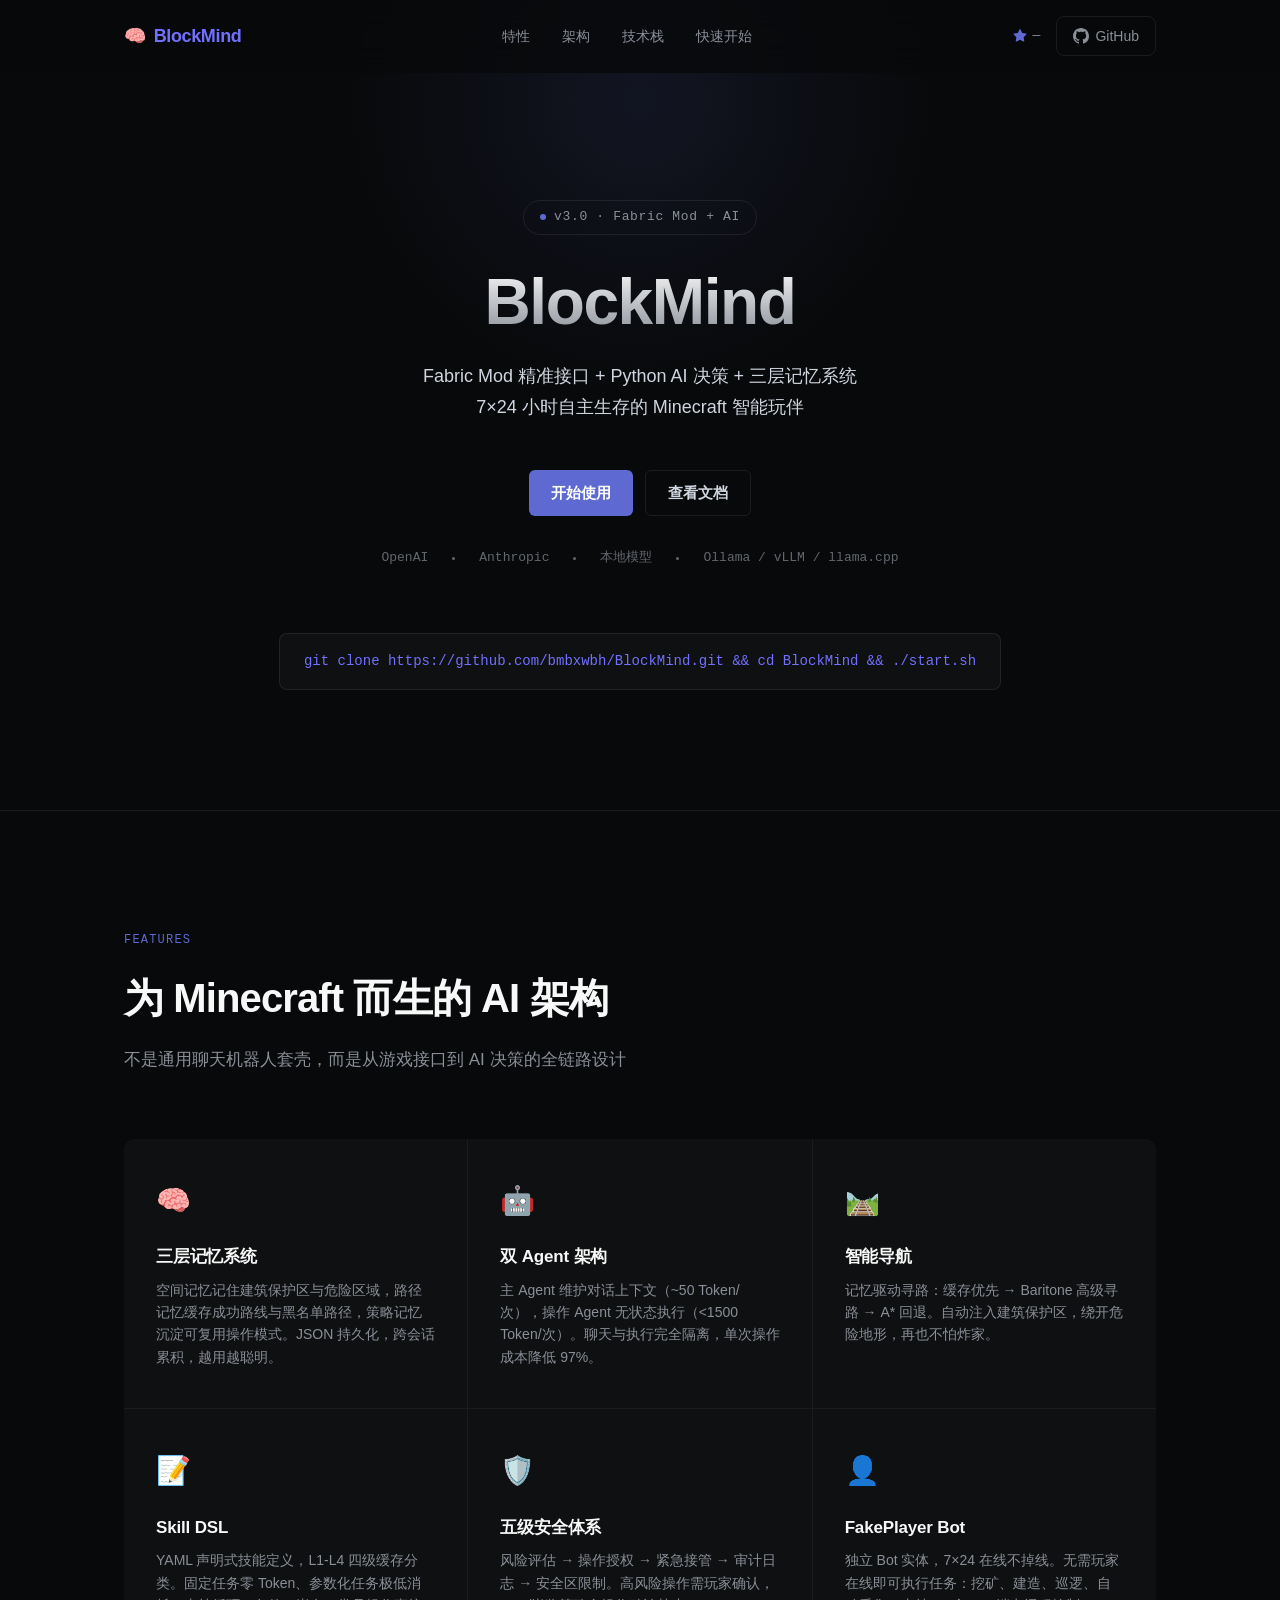
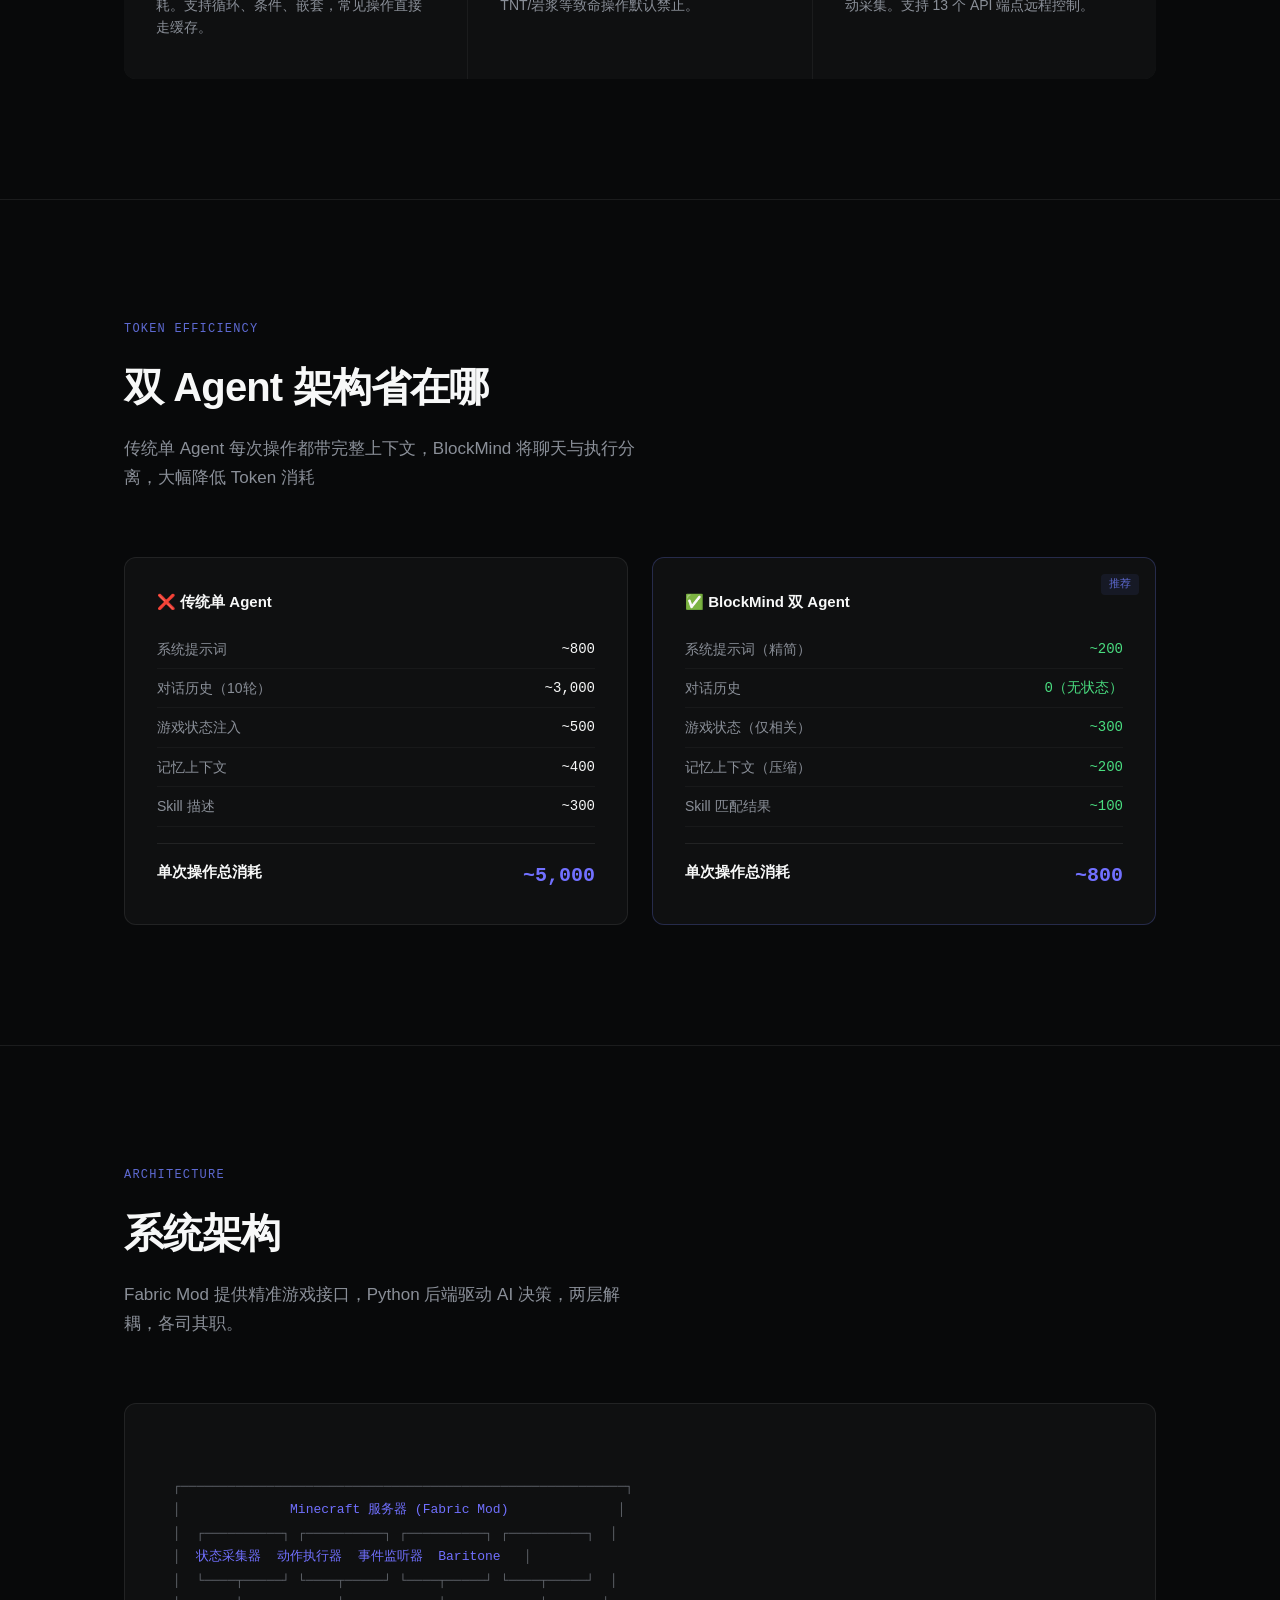
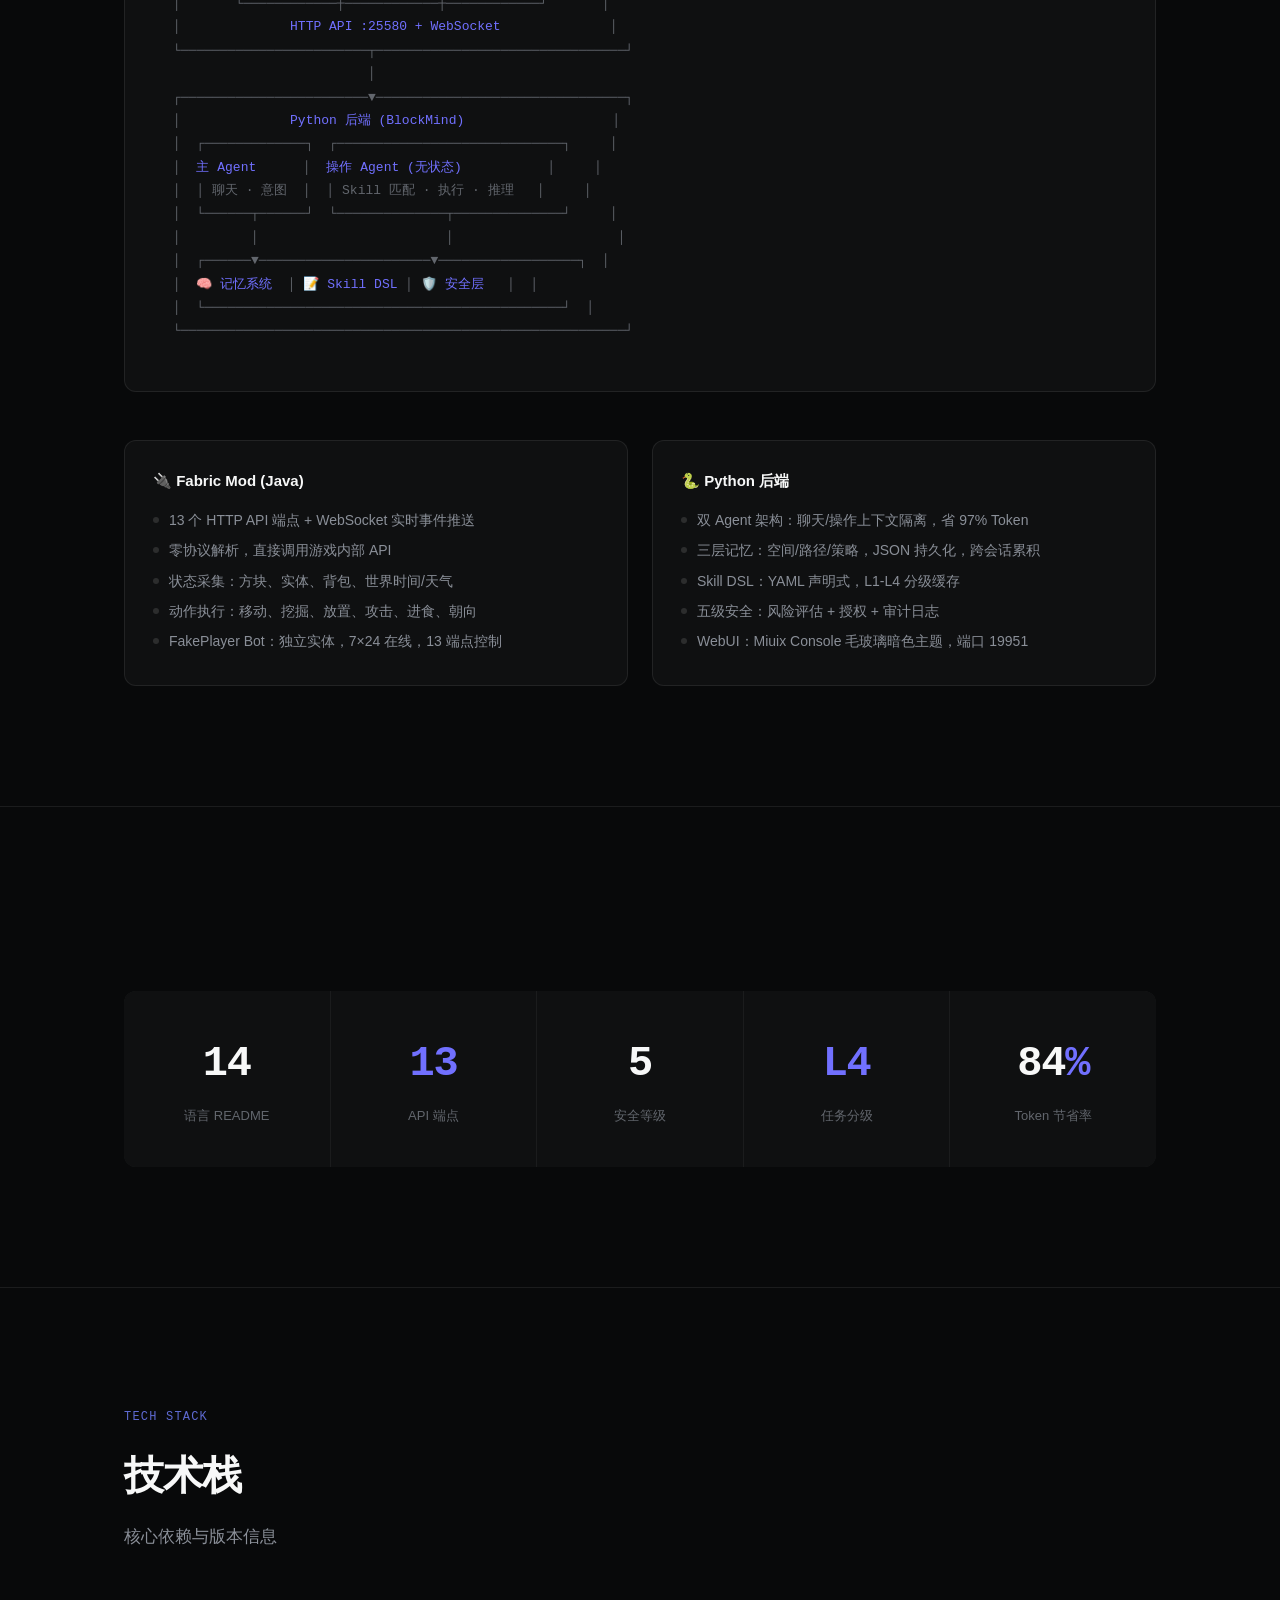
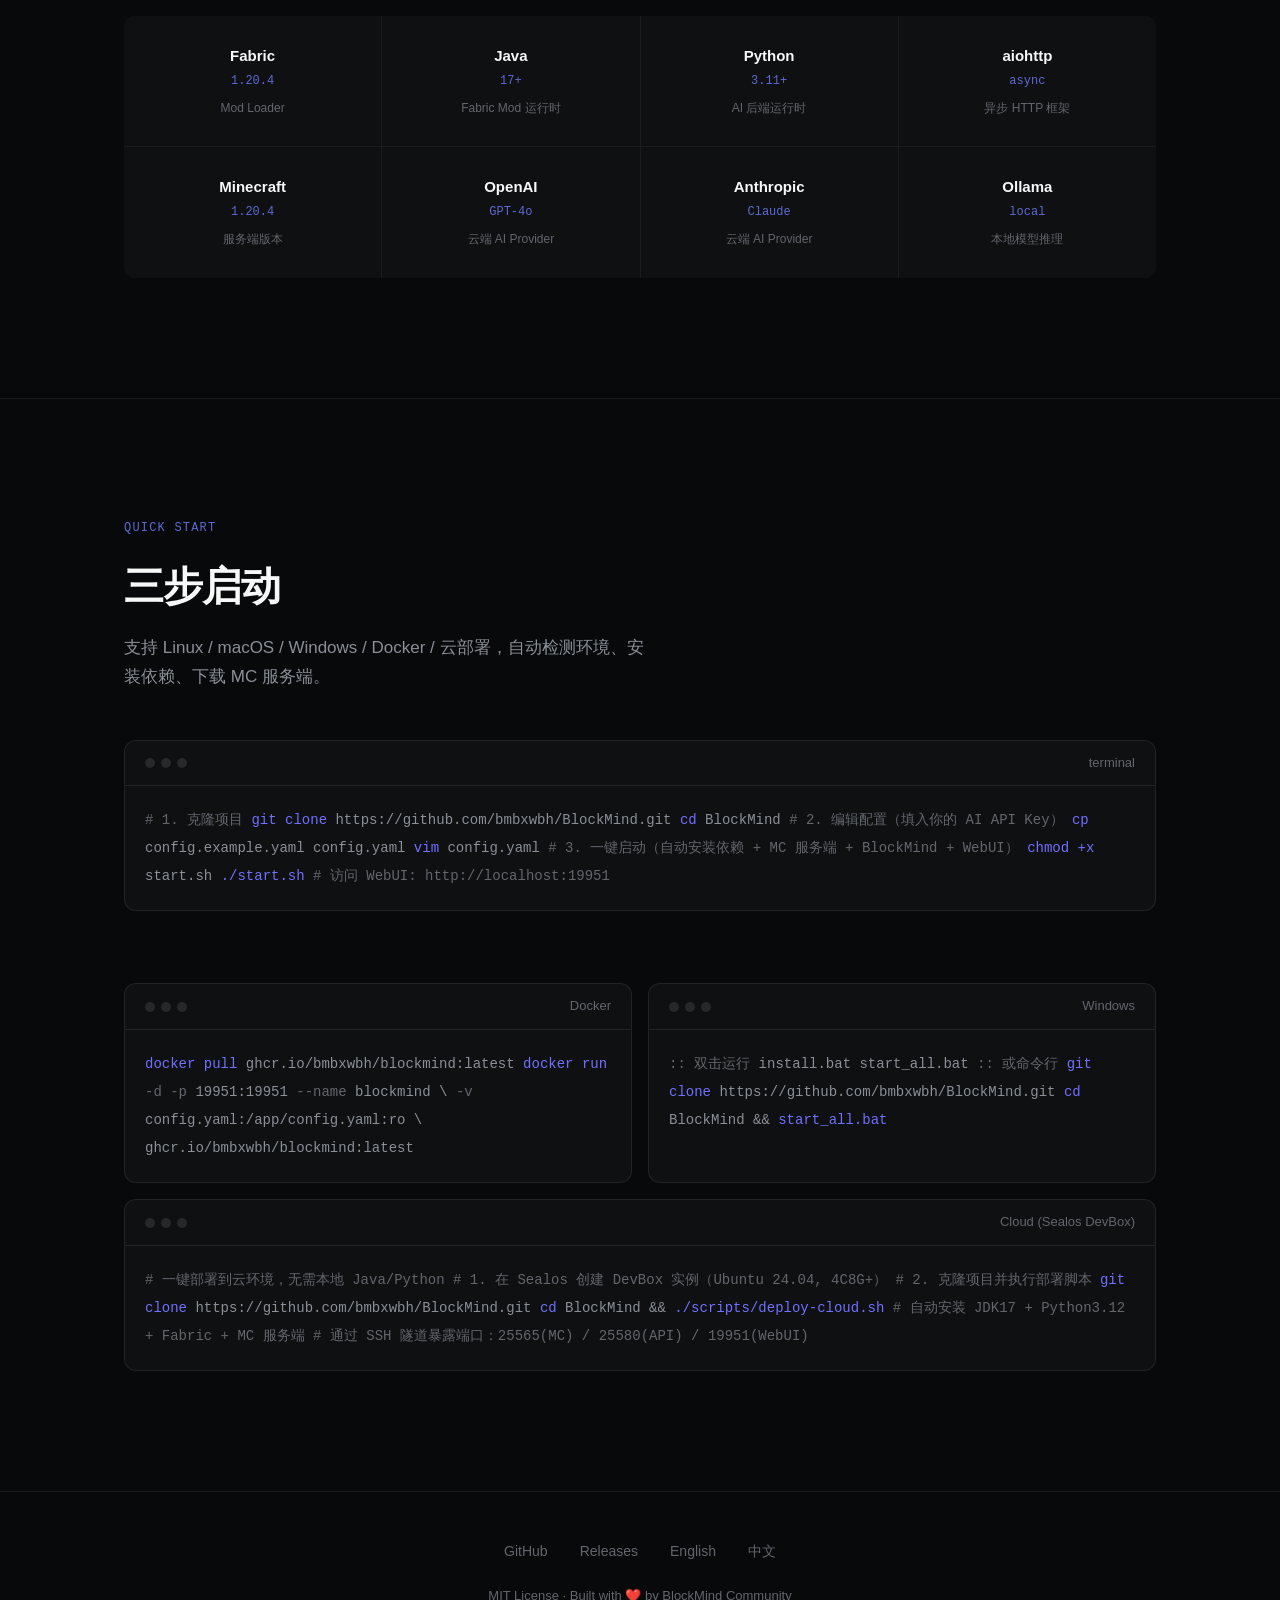
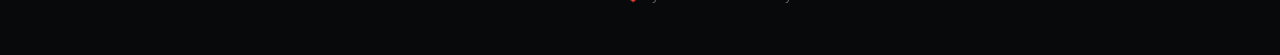
==== commit 45e2fcfc: "feat: Landing Page 全面增强 — AI Provider/Token对比/技术栈/云部署/GitHub Stars 新增内容： - Hero: AI Provider 标注 (Ope" ====
--- a/index.html
+++ b/index.html
@@ -35,9 +35,12 @@
 .nav-links{display:flex;gap:32px;font-size:14px;color:var(--text3)}
 .nav-links a{color:var(--text3);transition:color .2s}
 .nav-links a:hover{color:var(--text)}
+.nav-right{display:flex;align-items:center;gap:16px}
+.nav-stars{display:flex;align-items:center;gap:6px;color:var(--text3);font-size:13px;font-family:var(--mono)}
+.nav-stars svg{color:var(--accent)}
 .nav-github{display:flex;align-items:center;gap:6px;color:var(--text3);font-size:14px;padding:8px 16px;border:1px solid var(--border);border-radius:8px;transition:all .2s}
 .nav-github:hover{border-color:var(--border2);color:var(--text)}
-@media(max-width:640px){.nav-links{display:none}}
+@media(max-width:640px){.nav-links{display:none}.nav-stars{display:none}}
 
 /* ── Hero ── */
 .hero{padding:200px 0 120px;text-align:center;position:relative;overflow:hidden}
@@ -48,6 +51,9 @@
 .hero h1{font-size:clamp(40px,8vw,64px);font-weight:700;letter-spacing:-.022em;line-height:1.1;margin-bottom:24px;background:linear-gradient(180deg,var(--text) 0%,var(--text3) 100%);-webkit-background-clip:text;-webkit-text-fill-color:transparent;background-clip:text}
 .hero p{font-size:clamp(16px,2.5vw,18px);color:var(--text2);max-width:560px;margin:0 auto 48px;line-height:1.7}
 .hero-actions{display:flex;gap:12px;justify-content:center;flex-wrap:wrap}
+.hero-providers{display:flex;gap:24px;justify-content:center;align-items:center;margin-top:32px;font-size:13px;color:var(--text4);font-family:var(--mono)}
+.hero-providers span{display:flex;align-items:center;gap:6px}
+.hero-providers .dot-sep{width:3px;height:3px;border-radius:50%;background:var(--text4);display:inline-block}
 .btn{display:inline-flex;align-items:center;gap:8px;padding:10px 22px;border-radius:6px;font-size:15px;font-weight:600;cursor:pointer;transition:all .2s;border:none;font-family:var(--sans)}
 .btn-primary{background:var(--accent);color:#fff}
 .btn-primary:hover{background:var(--accent2);transform:translateY(-1px)}
@@ -58,7 +64,7 @@
 .hero-code .copy-hint{position:absolute;right:12px;top:50%;transform:translateY(-50%);font-size:11px;color:var(--text4);opacity:0;transition:opacity .2s}
 .hero-code:hover .copy-hint{opacity:1}
 .hero-code code{color:var(--accent2)}
-@media(max-width:768px){.hero{padding:160px 0 80px}}
+@media(max-width:768px){.hero{padding:160px 0 80px}.hero-providers{flex-wrap:wrap;gap:12px}}
 
 /* ── Features ── */
 .features{border-top:1px solid var(--border)}
@@ -72,6 +78,22 @@
 .feature-card h3{font-size:17px;font-weight:600;margin-bottom:8px;letter-spacing:-.01em}
 .feature-card p{font-size:14px;color:var(--text3);line-height:1.6}
 @media(max-width:768px){.feature-grid{grid-template-columns:1fr}.feature-card{padding:28px 24px}}
+
+/* ── Token Compare ── */
+.token-compare{border-top:1px solid var(--border)}
+.token-grid{display:grid;grid-template-columns:1fr 1fr;gap:24px;margin-top:64px}
+.token-card{padding:32px;background:var(--bg2);border:1px solid var(--border);border-radius:12px}
+.token-card.highlight{border-color:rgba(94,106,210,0.3);position:relative}
+.token-card.highlight::after{content:'推荐';position:absolute;top:16px;right:16px;font-size:11px;font-family:var(--mono);color:var(--accent);background:rgba(94,106,210,0.1);padding:2px 8px;border-radius:4px}
+.token-card h4{font-size:15px;font-weight:600;margin-bottom:16px;display:flex;align-items:center;gap:8px}
+.token-row{display:flex;justify-content:space-between;padding:8px 0;border-bottom:1px solid rgba(255,255,255,0.04);font-size:14px}
+.token-row:last-child{border-bottom:none}
+.token-row .label{color:var(--text3)}
+.token-row .value{font-family:var(--mono);color:var(--text)}
+.token-row .value.green{color:#4ade80}
+.token-total{margin-top:16px;padding-top:16px;border-top:1px solid var(--border);display:flex;justify-content:space-between;font-weight:600;font-size:15px}
+.token-total .value{font-family:var(--mono);color:var(--accent2);font-size:20px}
+@media(max-width:768px){.token-grid{grid-template-columns:1fr}}
 
 /* ── Architecture ── */
 .arch{border-top:1px solid var(--border)}
@@ -89,12 +111,21 @@
 
 /* ── Stats ── */
 .stats{border-top:1px solid var(--border)}
-.stat-grid{display:grid;grid-template-columns:repeat(4,1fr);gap:1px;background:var(--border);border-radius:12px;overflow:hidden;margin-top:64px}
-.stat-item{background:var(--bg2);padding:48px 32px;text-align:center}
-.stat-value{font-size:clamp(32px,5vw,48px);font-weight:800;letter-spacing:-.03em;font-family:var(--mono)}
+.stat-grid{display:grid;grid-template-columns:repeat(5,1fr);gap:1px;background:var(--border);border-radius:12px;overflow:hidden;margin-top:64px}
+.stat-item{background:var(--bg2);padding:40px 20px;text-align:center}
+.stat-value{font-size:clamp(28px,4vw,42px);font-weight:800;letter-spacing:-.03em;font-family:var(--mono)}
 .stat-value .accent{color:var(--accent2)}
-.stat-label{font-size:14px;color:var(--text4);margin-top:8px}
-@media(max-width:768px){.stat-grid{grid-template-columns:1fr 1fr}.stat-item{padding:32px 20px}}
+.stat-label{font-size:13px;color:var(--text4);margin-top:8px}
+@media(max-width:768px){.stat-grid{grid-template-columns:1fr 1fr}.stat-item{padding:32px 20px}.stat-grid .stat-item:last-child{grid-column:span 2}}
+
+/* ── Tech Stack ── */
+.techstack{border-top:1px solid var(--border)}
+.tech-grid{display:grid;grid-template-columns:repeat(4,1fr);gap:1px;background:var(--border);border-radius:12px;overflow:hidden;margin-top:64px}
+.tech-item{background:var(--bg2);padding:28px 24px;text-align:center}
+.tech-item .tech-name{font-size:15px;font-weight:600;margin-bottom:4px}
+.tech-item .tech-ver{font-size:12px;font-family:var(--mono);color:var(--accent)}
+.tech-item .tech-desc{font-size:12px;color:var(--text4);margin-top:8px}
+@media(max-width:768px){.tech-grid{grid-template-columns:1fr 1fr}}
 
 /* ── Quick Start ── */
 .quickstart{border-top:1px solid var(--border)}
@@ -131,12 +162,19 @@
   <div class="nav-links">
     <a href="#features">特性</a>
     <a href="#arch">架构</a>
+    <a href="#techstack">技术栈</a>
     <a href="#quickstart">快速开始</a>
   </div>
-  <a class="nav-github" href="https://github.com/bmbxwbh/BlockMind" target="_blank">
-    <svg width="16" height="16" viewBox="0 0 16 16" fill="currentColor"><path d="M8 0C3.58 0 0 3.58 0 8c0 3.54 2.29 6.53 5.47 7.59.4.07.55-.17.55-.38 0-.19-.01-.82-.01-1.49-2.01.37-2.53-.49-2.69-.94-.09-.23-.48-.94-.82-1.13-.28-.15-.68-.52-.01-.53.63-.01 1.08.58 1.23.82.72 1.21 1.87.87 2.33.66.07-.52.28-.87.51-1.07-1.78-.2-3.64-.89-3.64-3.95 0-.87.31-1.59.82-2.15-.08-.2-.36-1.02.08-2.12 0 0 .67-.21 2.2.82.64-.18 1.32-.27 2-.27.68 0 1.36.09 2 .27 1.53-1.04 2.2-.82 2.2-.82.44 1.1.16 1.92.08 2.12.51.56.82 1.27.82 2.15 0 3.07-1.87 3.75-3.65 3.95.29.25.54.73.54 1.48 0 1.07-.01 1.93-.01 2.2 0 .21.15.46.55.38A8.013 8.013 0 0016 8c0-4.42-3.58-8-8-8z"/></svg>
-    GitHub
-  </a>
+  <div class="nav-right">
+    <div class="nav-stars" id="gh-stars">
+      <svg width="14" height="14" viewBox="0 0 16 16" fill="currentColor"><path d="M8 .25a.75.75 0 01.673.418l1.882 3.815 4.21.612a.75.75 0 01.416 1.279l-3.046 2.97.719 4.192a.75.75 0 01-1.088.791L8 12.347l-3.766 1.98a.75.75 0 01-1.088-.79l.72-4.194L.818 6.374a.75.75 0 01.416-1.28l4.21-.611L7.327.668A.75.75 0 018 .25z"/></svg>
+      <span id="star-count">—</span>
+    </div>
+    <a class="nav-github" href="https://github.com/bmbxwbh/BlockMind" target="_blank">
+      <svg width="16" height="16" viewBox="0 0 16 16" fill="currentColor"><path d="M8 0C3.58 0 0 3.58 0 8c0 3.54 2.29 6.53 5.47 7.59.4.07.55-.17.55-.38 0-.19-.01-.82-.01-1.49-2.01.37-2.53-.49-2.69-.94-.09-.23-.48-.94-.82-1.13-.28-.15-.68-.52-.01-.53.63-.01 1.08.58 1.23.82.72 1.21 1.87.87 2.33.66.07-.52.28-.87.51-1.07-1.78-.2-3.64-.89-3.64-3.95 0-.87.31-1.59.82-2.15-.08-.2-.36-1.02.08-2.12 0 0 .67-.21 2.2.82.64-.18 1.32-.27 2-.27.68 0 1.36.09 2 .27 1.53-1.04 2.2-.82 2.2-.82.44 1.1.16 1.92.08 2.12.51.56.82 1.27.82 2.15 0 3.07-1.87 3.75-3.65 3.95.29.25.54.73.54 1.48 0 1.07-.01 1.93-.01 2.2 0 .21.15.46.55.38A8.013 8.013 0 0016 8c0-4.42-3.58-8-8-8z"/></svg>
+      GitHub
+    </a>
+  </div>
 </div>
 </nav>
 
@@ -151,6 +189,15 @@
       <a class="btn btn-primary" href="https://github.com/bmbxwbh/BlockMind/releases/latest" target="_blank">开始使用</a>
       <a class="btn btn-ghost" href="https://github.com/bmbxwbh/BlockMind" target="_blank">查看文档</a>
     </div>
+    <div class="hero-providers fade-in fade-in-delay-1">
+      <span>OpenAI</span>
+      <span class="dot-sep"></span>
+      <span>Anthropic</span>
+      <span class="dot-sep"></span>
+      <span>本地模型</span>
+      <span class="dot-sep"></span>
+      <span>Ollama / vLLM / llama.cpp</span>
+    </div>
   </div>
   <div class="hero-code fade-in fade-in-delay-2" onclick="copyInstall(this)">
     <code>git clone https://github.com/bmbxwbh/BlockMind.git && cd BlockMind && ./start.sh</code>
@@ -171,32 +218,63 @@
     <div class="feature-card fade-in">
       <span class="feature-icon">🧠</span>
       <h3>三层记忆系统</h3>
-      <p>空间记忆记住建筑保护区，路径记忆缓存成功路线，策略记忆沉淀可复用操作。跨会话持久化，越用越聪明。</p>
+      <p>空间记忆记住建筑保护区与危险区域，路径记忆缓存成功路线与黑名单路径，策略记忆沉淀可复用操作模式。JSON 持久化，跨会话累积，越用越聪明。</p>
     </div>
     <div class="feature-card fade-in fade-in-delay-1">
       <span class="feature-icon">🤖</span>
       <h3>双 Agent 架构</h3>
-      <p>主 Agent 维护对话上下文（~50 Token/次），操作 Agent 无状态执行（&lt;1500 Token/次）。聊天与执行完全隔离。</p>
+      <p>主 Agent 维护对话上下文（~50 Token/次），操作 Agent 无状态执行（&lt;1500 Token/次）。聊天与执行完全隔离，单次操作成本降低 97%。</p>
     </div>
     <div class="feature-card fade-in fade-in-delay-2">
       <span class="feature-icon">🛤️</span>
       <h3>智能导航</h3>
-      <p>记忆驱动寻路：缓存优先 → Baritone 高级寻路 → A* 回退。自动注入建筑保护区，再也不怕炸家。</p>
+      <p>记忆驱动寻路：缓存优先 → Baritone 高级寻路 → A* 回退。自动注入建筑保护区，绕开危险地形，再也不怕炸家。</p>
     </div>
     <div class="feature-card fade-in">
       <span class="feature-icon">📝</span>
       <h3>Skill DSL</h3>
-      <p>YAML 声明式技能定义，L1-L4 四级缓存。常见任务直接走缓存，零 Token 消耗。支持循环、条件、嵌套。</p>
+      <p>YAML 声明式技能定义，L1-L4 四级缓存分类。固定任务零 Token、参数化任务极低消耗。支持循环、条件、嵌套，常见操作直接走缓存。</p>
     </div>
     <div class="feature-card fade-in fade-in-delay-1">
       <span class="feature-icon">🛡️</span>
       <h3>五级安全体系</h3>
-      <p>风险评估 → 操作授权 → 紧急接管 → 审计日志 → 安全区限制。高风险操作需玩家确认，致命操作默认禁止。</p>
+      <p>风险评估 → 操作授权 → 紧急接管 → 审计日志 → 安全区限制。高风险操作需玩家确认，TNT/岩浆等致命操作默认禁止。</p>
     </div>
     <div class="feature-card fade-in fade-in-delay-2">
-      <span class="feature-icon">🛒</span>
-      <h3>Skill 市场</h3>
-      <p>浏览、导入、分享社区技能。支持 YAML 粘贴、URL 导入、批量打包。PR 方式提交到社区仓库。</p>
+      <span class="feature-icon">👤</span>
+      <h3>FakePlayer Bot</h3>
+      <p>独立 Bot 实体，7×24 在线不掉线。无需玩家在线即可执行任务：挖矿、建造、巡逻、自动采集。支持 13 个 API 端点远程控制。</p>
+    </div>
+  </div>
+</div>
+</section>
+
+<!-- Token Comparison -->
+<section class="token-compare">
+<div class="container">
+  <div class="fade-in">
+    <div class="section-label">Token Efficiency</div>
+    <div class="section-title">双 Agent 架构省在哪</div>
+    <div class="section-desc">传统单 Agent 每次操作都带完整上下文，BlockMind 将聊天与执行分离，大幅降低 Token 消耗</div>
+  </div>
+  <div class="token-grid">
+    <div class="token-card fade-in">
+      <h4>❌ 传统单 Agent</h4>
+      <div class="token-row"><span class="label">系统提示词</span><span class="value">~800</span></div>
+      <div class="token-row"><span class="label">对话历史（10轮）</span><span class="value">~3,000</span></div>
+      <div class="token-row"><span class="label">游戏状态注入</span><span class="value">~500</span></div>
+      <div class="token-row"><span class="label">记忆上下文</span><span class="value">~400</span></div>
+      <div class="token-row"><span class="label">Skill 描述</span><span class="value">~300</span></div>
+      <div class="token-total"><span>单次操作总消耗</span><span class="value">~5,000</span></div>
+    </div>
+    <div class="token-card highlight fade-in fade-in-delay-1">
+      <h4>✅ BlockMind 双 Agent</h4>
+      <div class="token-row"><span class="label">系统提示词（精简）</span><span class="value green">~200</span></div>
+      <div class="token-row"><span class="label">对话历史</span><span class="value green">0（无状态）</span></div>
+      <div class="token-row"><span class="label">游戏状态（仅相关）</span><span class="value green">~300</span></div>
+      <div class="token-row"><span class="label">记忆上下文（压缩）</span><span class="value green">~200</span></div>
+      <div class="token-row"><span class="label">Skill 匹配结果</span><span class="value green">~100</span></div>
+      <div class="token-total"><span>单次操作总消耗</span><span class="value">~800</span></div>
     </div>
   </div>
 </div>
@@ -235,21 +313,21 @@
     <div class="arch-layer fade-in">
       <h4>🔌 Fabric Mod (Java)</h4>
       <ul>
-        <li>13 个 HTTP API 端点 + WebSocket 事件推送</li>
+        <li>13 个 HTTP API 端点 + WebSocket 实时事件推送</li>
         <li>零协议解析，直接调用游戏内部 API</li>
-        <li>状态采集：方块、实体、背包、世界</li>
-        <li>动作执行：移动、挖掘、放置、攻击</li>
-        <li>FakePlayer Bot 系统：独立 bot 实体</li>
+        <li>状态采集：方块、实体、背包、世界时间/天气</li>
+        <li>动作执行：移动、挖掘、放置、攻击、进食、朝向</li>
+        <li>FakePlayer Bot：独立实体，7×24 在线，13 端点控制</li>
       </ul>
     </div>
     <div class="arch-layer fade-in fade-in-delay-1">
       <h4>🐍 Python 后端</h4>
       <ul>
-        <li>双 Agent 架构：聊天/操作上下文隔离</li>
-        <li>三层记忆：空间/路径/策略，JSON 持久化</li>
+        <li>双 Agent 架构：聊天/操作上下文隔离，省 97% Token</li>
+        <li>三层记忆：空间/路径/策略，JSON 持久化，跨会话累积</li>
         <li>Skill DSL：YAML 声明式，L1-L4 分级缓存</li>
-        <li>五级安全：风险评估 + 授权 + 审计</li>
-        <li>WebUI：Miuix Console，暗色主题</li>
+        <li>五级安全：风险评估 + 授权 + 审计日志</li>
+        <li>WebUI：Miuix Console 毛玻璃暗色主题，端口 19951</li>
       </ul>
     </div>
   </div>
@@ -276,6 +354,63 @@
       <div class="stat-value"><span class="accent">L4</span></div>
       <div class="stat-label">任务分级</div>
     </div>
+    <div class="stat-item fade-in fade-in-delay-3">
+      <div class="stat-value">84<span class="accent">%</span></div>
+      <div class="stat-label">Token 节省率</div>
+    </div>
+  </div>
+</div>
+</section>
+
+<!-- Tech Stack -->
+<section class="techstack" id="techstack">
+<div class="container">
+  <div class="fade-in">
+    <div class="section-label">Tech Stack</div>
+    <div class="section-title">技术栈</div>
+    <div class="section-desc">核心依赖与版本信息</div>
+  </div>
+  <div class="tech-grid">
+    <div class="tech-item fade-in">
+      <div class="tech-name">Fabric</div>
+      <div class="tech-ver">1.20.4</div>
+      <div class="tech-desc">Mod Loader</div>
+    </div>
+    <div class="tech-item fade-in fade-in-delay-1">
+      <div class="tech-name">Java</div>
+      <div class="tech-ver">17+</div>
+      <div class="tech-desc">Fabric Mod 运行时</div>
+    </div>
+    <div class="tech-item fade-in fade-in-delay-2">
+      <div class="tech-name">Python</div>
+      <div class="tech-ver">3.11+</div>
+      <div class="tech-desc">AI 后端运行时</div>
+    </div>
+    <div class="tech-item fade-in fade-in-delay-3">
+      <div class="tech-name">aiohttp</div>
+      <div class="tech-ver">async</div>
+      <div class="tech-desc">异步 HTTP 框架</div>
+    </div>
+    <div class="tech-item fade-in">
+      <div class="tech-name">Minecraft</div>
+      <div class="tech-ver">1.20.4</div>
+      <div class="tech-desc">服务端版本</div>
+    </div>
+    <div class="tech-item fade-in fade-in-delay-1">
+      <div class="tech-name">OpenAI</div>
+      <div class="tech-ver">GPT-4o</div>
+      <div class="tech-desc">云端 AI Provider</div>
+    </div>
+    <div class="tech-item fade-in fade-in-delay-2">
+      <div class="tech-name">Anthropic</div>
+      <div class="tech-ver">Claude</div>
+      <div class="tech-desc">云端 AI Provider</div>
+    </div>
+    <div class="tech-item fade-in fade-in-delay-3">
+      <div class="tech-name">Ollama</div>
+      <div class="tech-ver">local</div>
+      <div class="tech-desc">本地模型推理</div>
+    </div>
   </div>
 </div>
 </section>
@@ -286,7 +421,7 @@
   <div class="fade-in">
     <div class="section-label">Quick Start</div>
     <div class="section-title">三步启动</div>
-    <div class="section-desc">支持 Linux / macOS / Windows，自动检测环境、安装依赖、下载 MC 服务端。</div>
+    <div class="section-desc">支持 Linux / macOS / Windows / Docker / 云部署，自动检测环境、安装依赖、下载 MC 服务端。</div>
   </div>
   <div class="code-block fade-in">
     <div class="code-header">
@@ -325,6 +460,17 @@
 <span class="cmd">git clone</span> https://github.com/bmbxwbh/BlockMind.git
 <span class="cmd">cd</span> BlockMind && <span class="cmd">start_all.bat</span></div>
     </div>
+  </div>
+  <div class="code-block fade-in fade-in-delay-2" style="margin-top:16px">
+    <div class="code-header"><div class="code-dots"><span></span><span></span><span></span></div><span>Cloud (Sealos DevBox)</span></div>
+    <div class="code-body"><span class="comment"># 一键部署到云环境，无需本地 Java/Python</span>
+<span class="comment"># 1. 在 Sealos 创建 DevBox 实例（Ubuntu 24.04, 4C8G+）</span>
+<span class="comment"># 2. 克隆项目并执行部署脚本</span>
+<span class="cmd">git clone</span> https://github.com/bmbxwbh/BlockMind.git
+<span class="cmd">cd</span> BlockMind && <span class="cmd">./scripts/deploy-cloud.sh</span>
+
+<span class="comment"># 自动安装 JDK17 + Python3.12 + Fabric + MC 服务端</span>
+<span class="comment"># 通过 SSH 隧道暴露端口：25565(MC) / 25580(API) / 19951(WebUI)</span></div>
   </div>
 </div>
 </section>
@@ -364,6 +510,16 @@
     setTimeout(() => { hint.textContent = '点击复制'; }, 2000);
   });
 }
+
+// Fetch GitHub stars
+fetch('https://api.github.com/repos/bmbxwbh/BlockMind')
+  .then(r => r.json())
+  .then(d => {
+    if (d.stargazers_count !== undefined) {
+      document.getElementById('star-count').textContent = d.stargazers_count;
+    }
+  })
+  .catch(() => {});
 </script>
 </body>
 </html>
